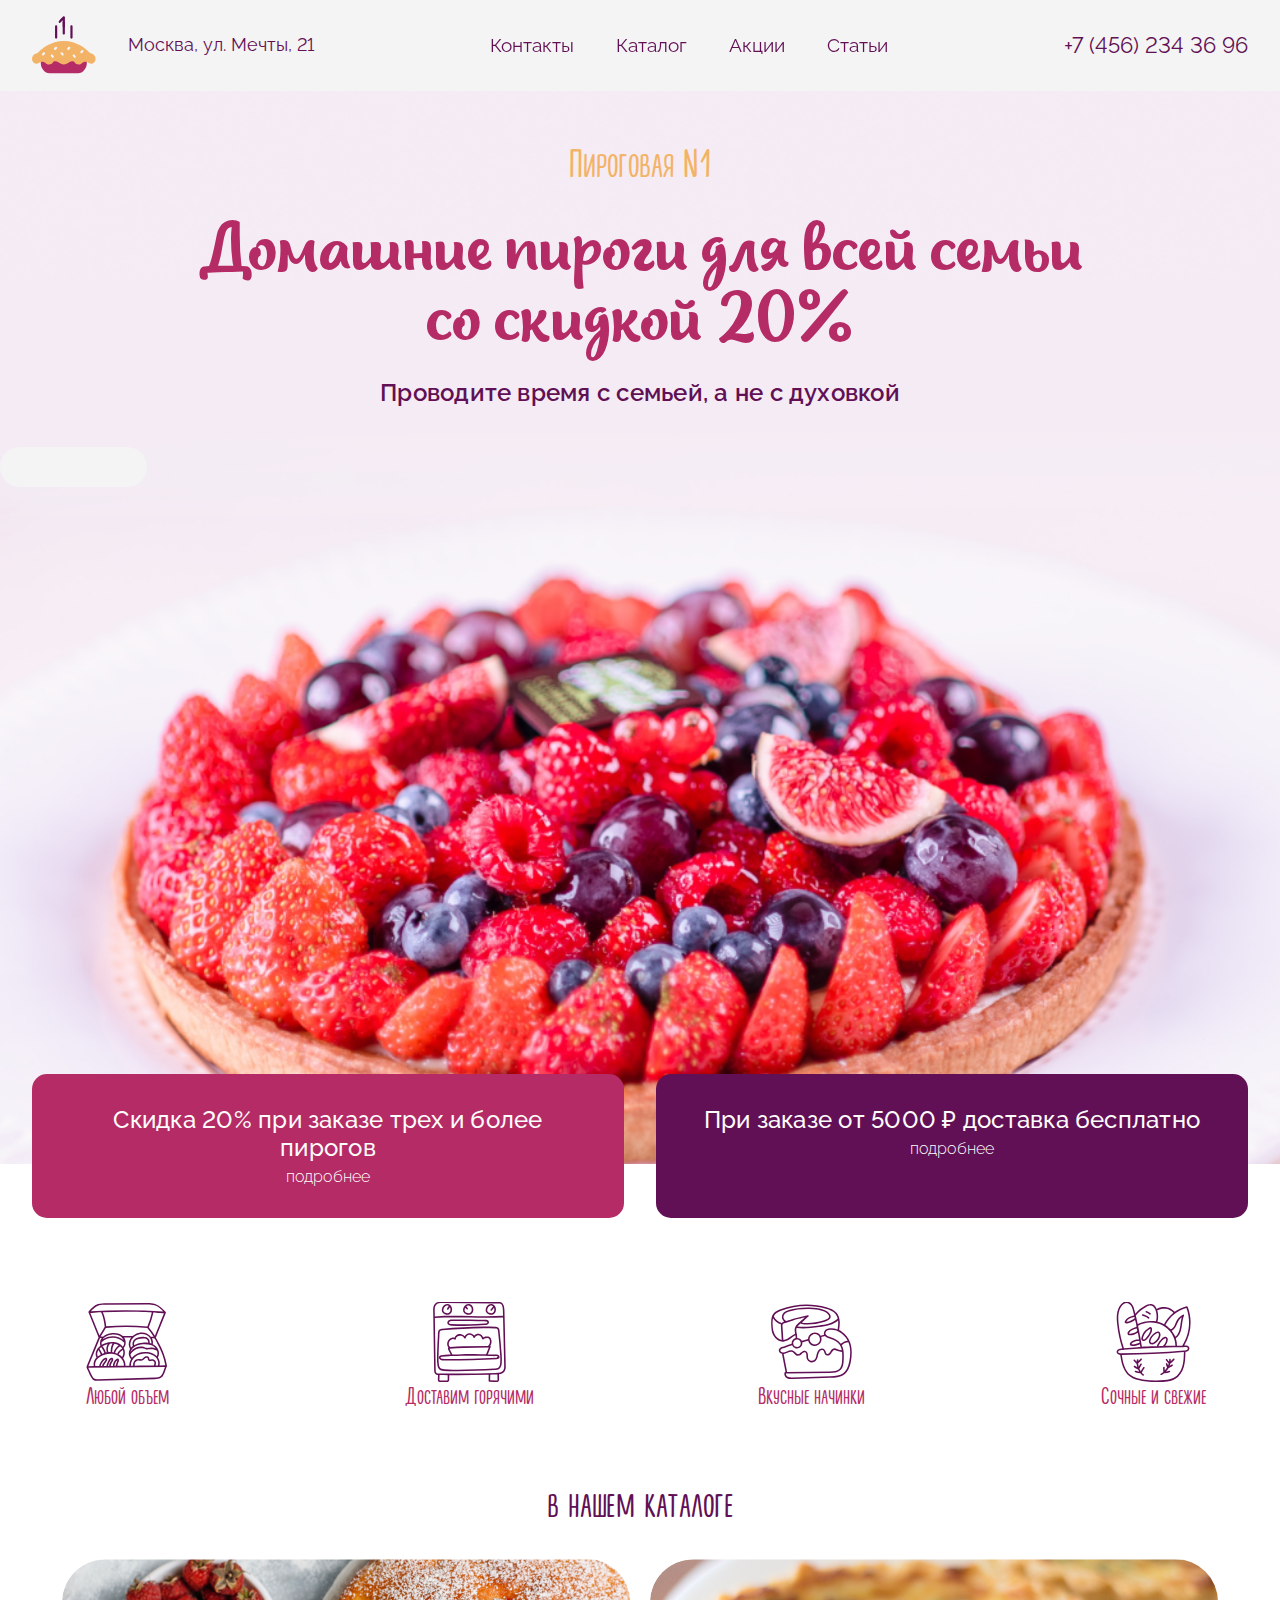
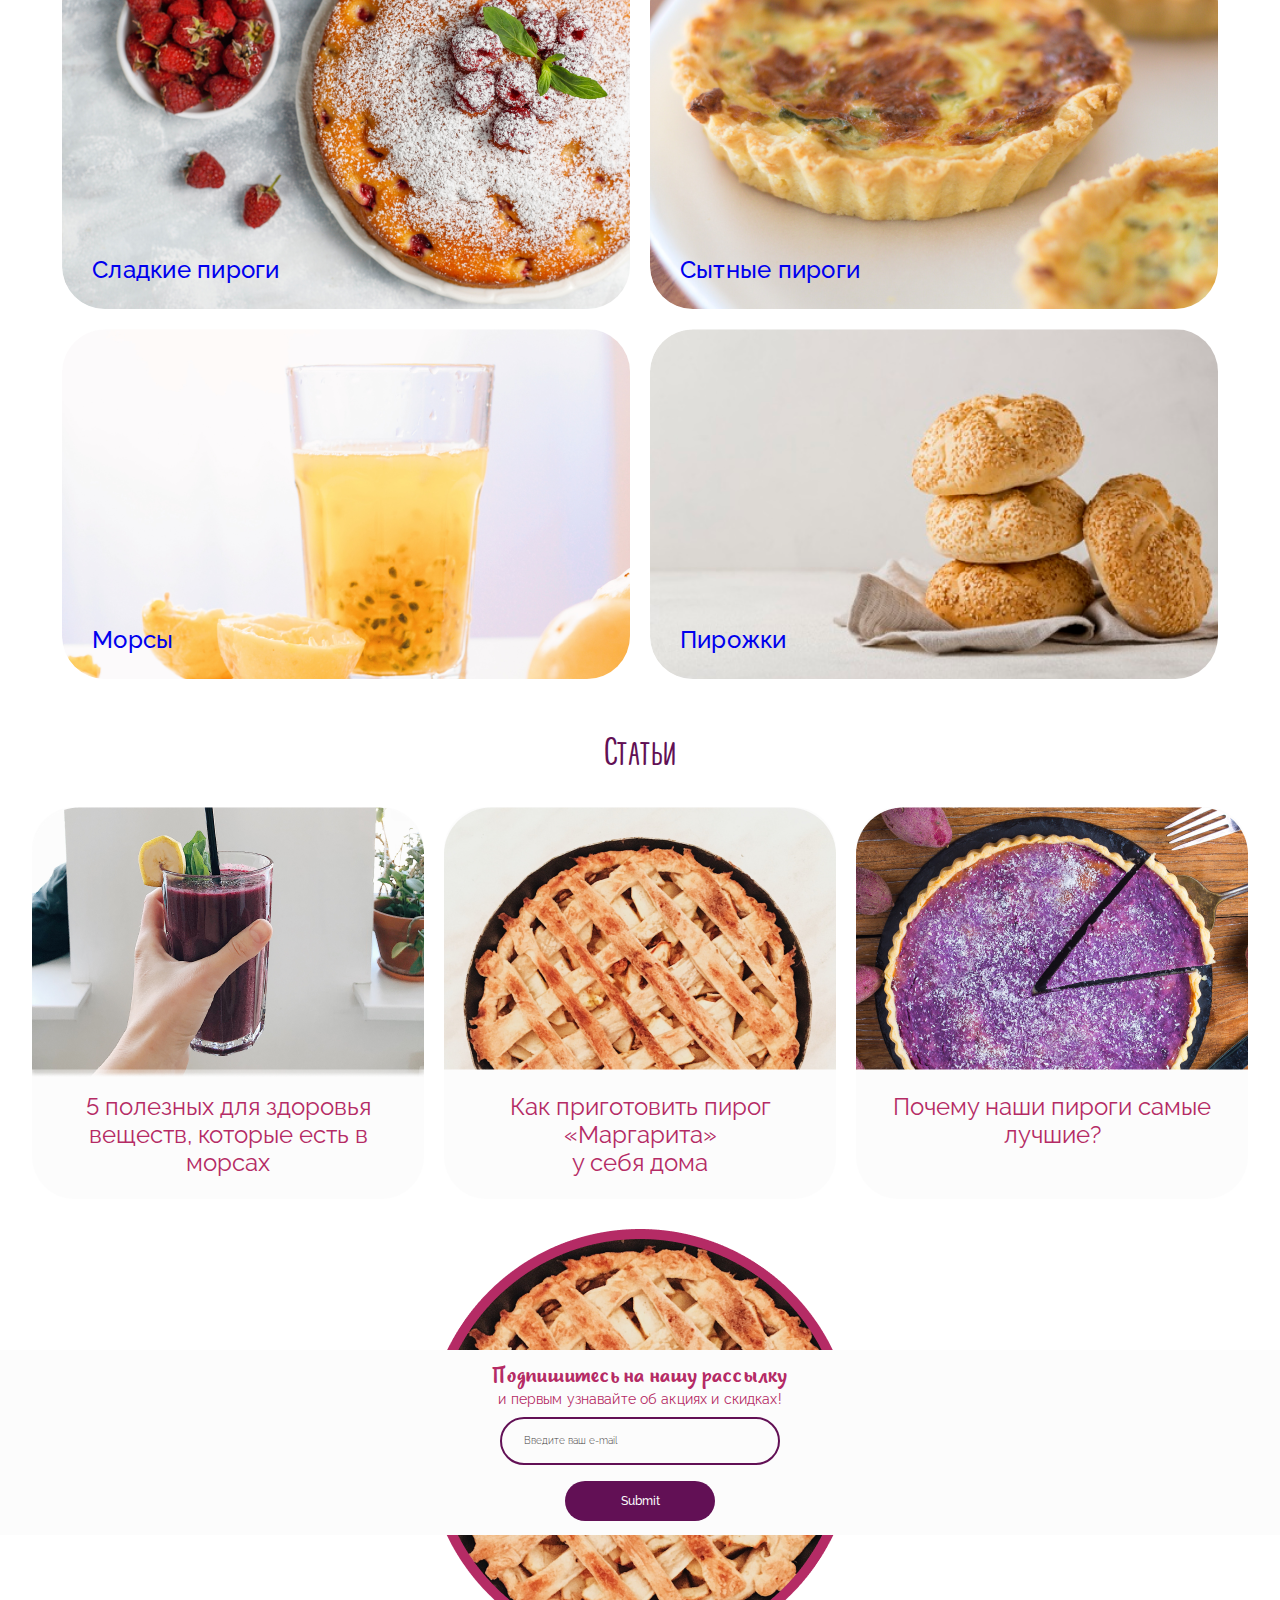
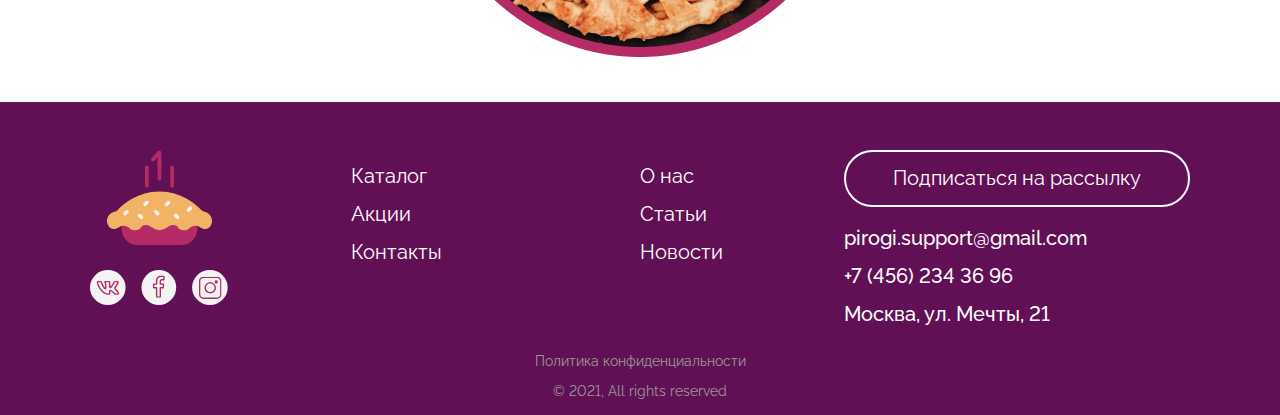
==== index.html @ 18ba5fd4 "catalog-developing" ====
<!DOCTYPE html>
<html lang="ru">

<head>
  <meta charset="UTF-8">
  <meta http-equiv="X-UA-Compatible" content="IE=edge">
  <meta name="viewport" content="width=device-width, initial-scale=1.0">
  <title>Пироговая №1</title>
  <link rel="stylesheet" href="css/normalize.min.css">
  <link rel="stylesheet" href="css/style.css">
  <link href="img/logo.svg" rel="shortcut icon" type="image/x-icon">
  <script src="components/header/js/script.js" defer></script>
</head>

<body>
  <header class="header">
    <a href="#" class="header__burger-menu-link"><img  src="components/header/img/burger-menu.svg" alt="burger-menu"></a>
    <p class="phone phone_type_laptop phone_disabled">+7 (456) 234 36 96</p>
    <a href="#" class="logo"><img src="components/header/img/logo.svg" alt="logo" class="logo"></a>
    <div class="header__burger-menu-background nav_disabled"></div>
    <nav class="nav nav_type_burger nav_disabled">           
        <ul>
          <li><a class="nav__item nav__item_type_burger" href="#">Контакты</a></li>
          <li><a class="nav__item nav__item_type_burger" href="components/catalog/catalog.html">Каталог</a></li>
          <li><a class="nav__item nav__item_type_burger" href="#">Акции</a></li>
          <li><a class="nav__item nav__item_type_burger" href="#">Статьи</a></li>
        </ul>
        <p class="nav__contacts nav__contacts_type_burger">+7 (456) 234 36 96</p>
        <p class="nav__adress nav__adress_type_burger">Москва, ул. Мечты, 21</p>
        <div class="nav__social_type_burger">
          <img class="nav__burger-social-img" src="components/header/img/vk.svg" alt="vk-social">
          <img class="nav__burger-social-img" src="components/header/img/fb.svg" alt="facebook-social">
          <img class="nav__burger-social-img" src="components/header/img/inst.svg" alt="instagram-social">
        </div>
        <a href="#"><img class="nav__burger-close-button" src="components/header/img/close-button.svg" alt="close-button"></a>
    </nav>
    <nav class="nav header__nav"> 
        <p class="header__adress">Москва, ул. Мечты, 21</p>          
        <ul class="header__menu">
          <li class="nav__item header__nav-item"><a class="header__nav-link"  href="#">Контакты</a></li>
          <li class="nav__item header__nav-item"><a class="header__nav-link"  href="components/catalog/catalog.html">Каталог</a></li>
          <li class="nav__item header__nav-item"><a class="header__nav-link"  href="#">Акции</a></li>
          <li class="nav__item header__nav-item"><a class="header__nav-link"  href="#">Статьи</a></li>
        </ul>
        <p class="phone header__phone"> +7 (456) 234 36 96 </p>
    </nav>
  </header>  

  <main>
    <article class="main-screen">
      <section class="pie-shop-adv">
        <h1 class="pie-shop-adv__header main-screen_align_text">Пироговая N1</h1>
        <h2 class="pie-shop-adv__paragraph main-screen_align_text">Домашние пироги для всей семьи<br> со скидкой 20%<br></h2>
        <h3 class="pie-shop-adv__small-paragraph main-screen_align_text">Проводите время с семьей, а не с духовкой</h3>
        <input class="button main-screen__button" type="button" value="Подробнее">
        <p class="pie-shop-adv__small-paragraph main-screen_align_text pie-shop-adv__small-paragraph_disp_none">... ммм, скоро будет вкусно</p>
      </section>
      <div class=main-screen__block></div>
      <section class="main-screen__slider">
          <a href="#" class="slider__link">
            <p class="slider__content">Скидка 20% при заказе трех и более пирогов</p>
            <p class="slider__content slider__content_more">подробнее</p>
          </a>
          <a href="#" class="slider__link-inner slider__link_disabled">
            <p class="slider__content">При заказе от 5000 &#8381 доставка бесплатно</p>
            <p class="slider__content slider__content_more">подробнее</p>
          </a>
          <a href="#"><img src="img/main-sale-slider.svg" alt="slider-button" class="slider__button-left"></a>
          <a href="#"><img src="img/main-sale-slider.svg" alt="slider-button" class="slider__button-right"></a>
      </section>

      <section class="main-screen__slider-desctop">
          <a href="#" class="slider__link">
            <p class="slider__content slider__link_type_animated">Скидка 20% при заказе трех и более пирогов</p>
            <p class="slider__content slider__content_more slider__content_type_animated-1">подробнее</p>
          </a>
          <a href="#" class="slider__link slider__link_type_bg-changed">
            <p class="slider__content slider__link_type_animated">При заказе от 5000 &#8381 доставка бесплатно</p>
            <p class="slider__content slider__content_more slider__content_type_animated-2">подробнее</p>
          </a>
      </section>
    </article>

    <section class="advantages">
      <div class="advantages__container">
        <div class="advantages__bg advantages__bg_donuts"></div>
        <p class="advantages__name">Любой объем</p>
      </div>
      <div class="advantages__container">
        <div class="advantages__bg advantages__bg_oven"></div>
        <p class="advantages__name">Доставим горячими</p>
      </div>
      <div class="advantages__container">
        <div class="advantages__bg advantages__bg_cake"></div>
        <p class="advantages__name">Вкусные начинки</p>
      </div>
      <div class="advantages__container">
        <div class="advantages__bg advantages__bg_bread"></div>
        <p class="advantages__name">Сочные и свежие</p>
      </div>
    </section>

    <section class="landing-catalog">
      <h1 class="block-header landing-catalog__block-header">в нашем каталоге</h1>
      <div class="landing-cards" >
        <a class ="landing-card landing-card_bg_sweet" href="#">
        <p class="landing-card__label">Сладкие пироги</p>
        </a>
        <a class ="landing-card landing-card_bg_fat" href="#">
        <p class="landing-card__label">Сытные пироги</p>
        </a>
        <a class ="landing-card landing-card_bg_morse" href="#">
        <p class="landing-card__label">Морсы</p>
        </a>
        <a class ="landing-card landing-card_bg_pie" href="#">
        <p class="landing-card__label">Пирожки</p>
        </a>
      </div>
    </section>

    <section class="articles">
      <h1 class="block-header articles__block-header">Статьи</h1>
      <div class="landing-cards landing-cards__articles">
        <a class ="landing-card landing-card__articles landing-card__first-article landing-card_bg_health" href="#">
          <p class="landing-card__text">5 полезных для здоровья веществ, которые есть в морсах</p>
        </a>
        <a class ="landing-card landing-card__articles
         landing-card_bg_recipe" href="#">
        <p class="landing-card__text">Как приготовить пирог «Маргарита» <br>у себя дома</p>
        </a>
        <a class ="landing-card landing-card__articles landing-card_bg_advantage
        landing-card__last-article" href="#">
        <p class="landing-card__text">Почему наши пироги самые лучшие?</p>
        </a>
      </div>
    </section>

    <div class="email-bg">
      <form action="submit" class="email-form">
          <h2 class="e-mail-form__header e-mail-form__header_font_basic">Подпишитесь на нашу рассылку</h2>
          <p class="e-mail-form__header e-mail-form__header_font_regular">и первым узнавайте об акциях и скидках!</p>
          <input class="email-form__input-text" type="text" name="e-mail" value="Введите ваш e-mail"> 
          <input class="email-form__input-button" type="submit">
      </form>
    </div>
    </main>
    
    <footer class="footer">
      <div class="footer__wrapper-mobile">
        <div class="footer__wrapper-item">
          <div class="footer__contacts">
            <h1 class="footer__contacts-item footer__contacts_header footer__contacts_mob">+7 (456) 234 36 96</h1>
            <p class="footer__contacts-item footer__contacts_mob">pirogi.support@gmail.com</p>
            <p class="footer__contacts-item footer__contacts_mob">Москва, ул. Мечты, 21</p>
          </div>
          <div class="footer__logo-social footer__wrapper-item_mob">
            <a class="footer__logo-item footer__logo-social_logo-mob" href="index.html"><img src="components/footer/img/footer-logo.svg" alt="logo"></a>
            <div class="footer__social-items footer__logo-social_social-mob">
              <a class="footer__social-item" href="#"><img class="footer__social-item" src="components/footer/img/vk-footer.svg" alt="vk-social"></a>
              <a class="footer__social-item footer__social-item_position" href="#"><img class="footer__social-item" src="components/footer/img/fb-footer.svg" alt="fb-social"></a>
              <a class="footer__social-item" href="#"><img class="footer__social-item" src="components/footer/img/inst-footer.svg" alt="vk-social"></a>
            </div>
          </div>
        </div>
        <div class="footer__wrapper-item">
          <input class="footer__input footer__wrapper-item_input-pos" type="button" value="Подписаться на рассылку">
          <nav class="footer__nav footer__wrapper-item_nav-pos">
            <ul class="footer__nav-items">
              <li class="footer__nav-item"><a class="footer__nav-link"  href="#">Каталог</a></li>
              <li class="footer__nav-item"><a class="footer__nav-link" href="#">Акции</a></li>
              <li class="footer__nav-item"><a class="footer__nav-link" href="#">Контакты</a></li>
            </ul>
            <ul class="footer__nav-items">
              <li class="footer__nav-item"><a class="footer__nav-link" href="#">О нас</a></li>
              <li class="footer__nav-item"><a class="footer__nav-link" href="#">Статьи</a></li>
              <li class="footer__nav-item"><a class="footer__nav-link" href="#">Новости</a></li>
            </ul>
          </nav>
        </div>
      </div>
      <div class="footer__wrapper-desctop">
        <div class="footer__logo-social">
          <a class="footer__logo-item footer__logo-social_logo-desc" href="index.html"><img class="footer__logo-item" src="components/footer/img/footer-logo.svg" alt="logo"></a>
          <div class="footer__social-items">
            <a class="footer__social-item" href="#"><img class="footer__social-item" src="components/footer/img/vk-footer.svg" alt="vk-social"></a>
            <a class="footer__social-item footer__social-item_position" href="#"><img class="footer__social-item" src="components/footer/img/fb-footer.svg" alt="fb-social"></a>
            <a class="footer__social-item" href="#"><img class="footer__social-item" src="components/footer/img/inst-footer.svg" alt="vk-social"></a>
          </div>
        </div>
        <nav class="footer__nav">
          <ul class="footer__nav-items">
            <li class="footer__nav-item"><a class="footer__nav-link"  href="#">Каталог</a></li>
            <li class="footer__nav-item"><a class="footer__nav-link" href="#">Акции</a></li>
            <li class="footer__nav-item"><a class="footer__nav-link" href="#">Контакты</a></li>
          </ul>
          <ul class="footer__nav-items">
            <li class="footer__nav-item"><a class="footer__nav-link" href="#">О нас</a></li>
            <li class="footer__nav-item"><a class="footer__nav-link" href="#">Статьи</a></li>
            <li class="footer__nav-item"><a class="footer__nav-link" href="#">Новости</a></li>
          </ul>
        </nav>
        <div class="footer__contacts">
          <input class="footer__input" type="button" value="Подписаться на рассылку">
          <div class = "footer__container">
            <p class="footer__contacts-item">pirogi.support@gmail.com</p>
          <h1 class="footer__contacts-item">+7 (456) 234 36 96</h1>
          <p class="footer__contacts-item">Москва, ул. Мечты, 21</p>
          </div>
        </div>
      </div>
      <div class="footer__policy">
        <p class="footer__policy-item">Политика конфиденциальности</p>
        <p class="footer__policy-item">&#169 2021, All rights reserved</p>  
      </div>
    </footer>
  </div>
</body>

</html>
---- css/style.css ----
@import url(../components/header/header.css);
@import url(../components/footer/footer.css);
@import url(../components/landing-page/landing-main-screen.css);
@import url(../components/catalog/catalog.css);

@import url('https://fonts.googleapis.com/css2?family=Oswald&family=Raleway&display=swap');

@font-face {
  font-family: "LifehackSansRegular";
  src: url("../components/fonts/LifehackSansRegular.ttf") format("truetype");
  font-style: normal;
  font-weight: normal;
}

@font-face {
  font-family: "LifehackBasicRegular";
  src: url("../components/fonts/LifehackBasicRegular.ttf") format("truetype");
  font-style: normal;
  font-weight: normal;
}

:root {
  --grey: #F4F4F4;
  --dark-grey: #999;
  --white: #FFF;
  --purple: #621055;
  --pink: #B52B65;
  --orange: #F3B366;
  --light-grey: #FCFCFC;
  --brown-grey: #443E3E;
}

* {
  box-sizing: border-box;
  margin: 0;
  padding: 0;
}

html {
  font-size: 100%;
  font-variant-numeric: lining-nums;
  font-family: 'Raleway',
    sans-serif;
  font-style: normal;
  font-weight: normal;
}

a {
  text-decoration: none;
}
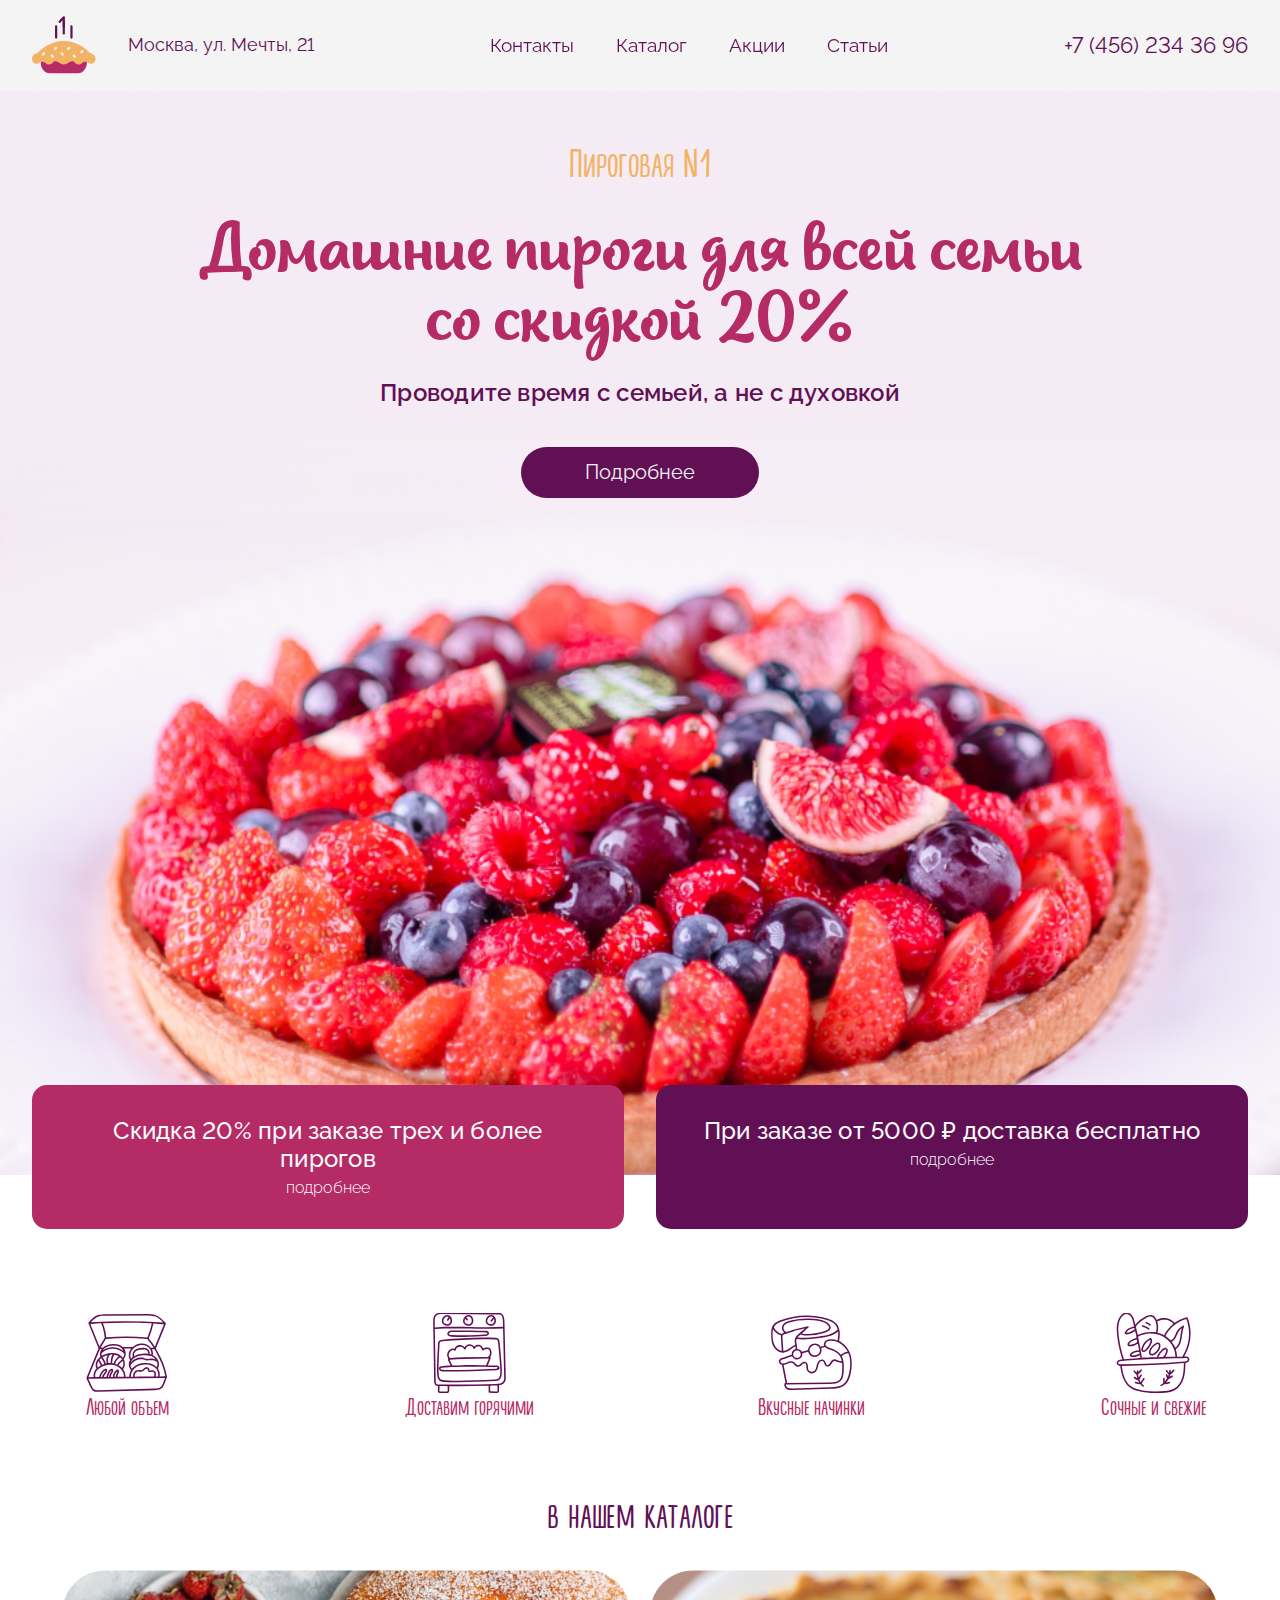
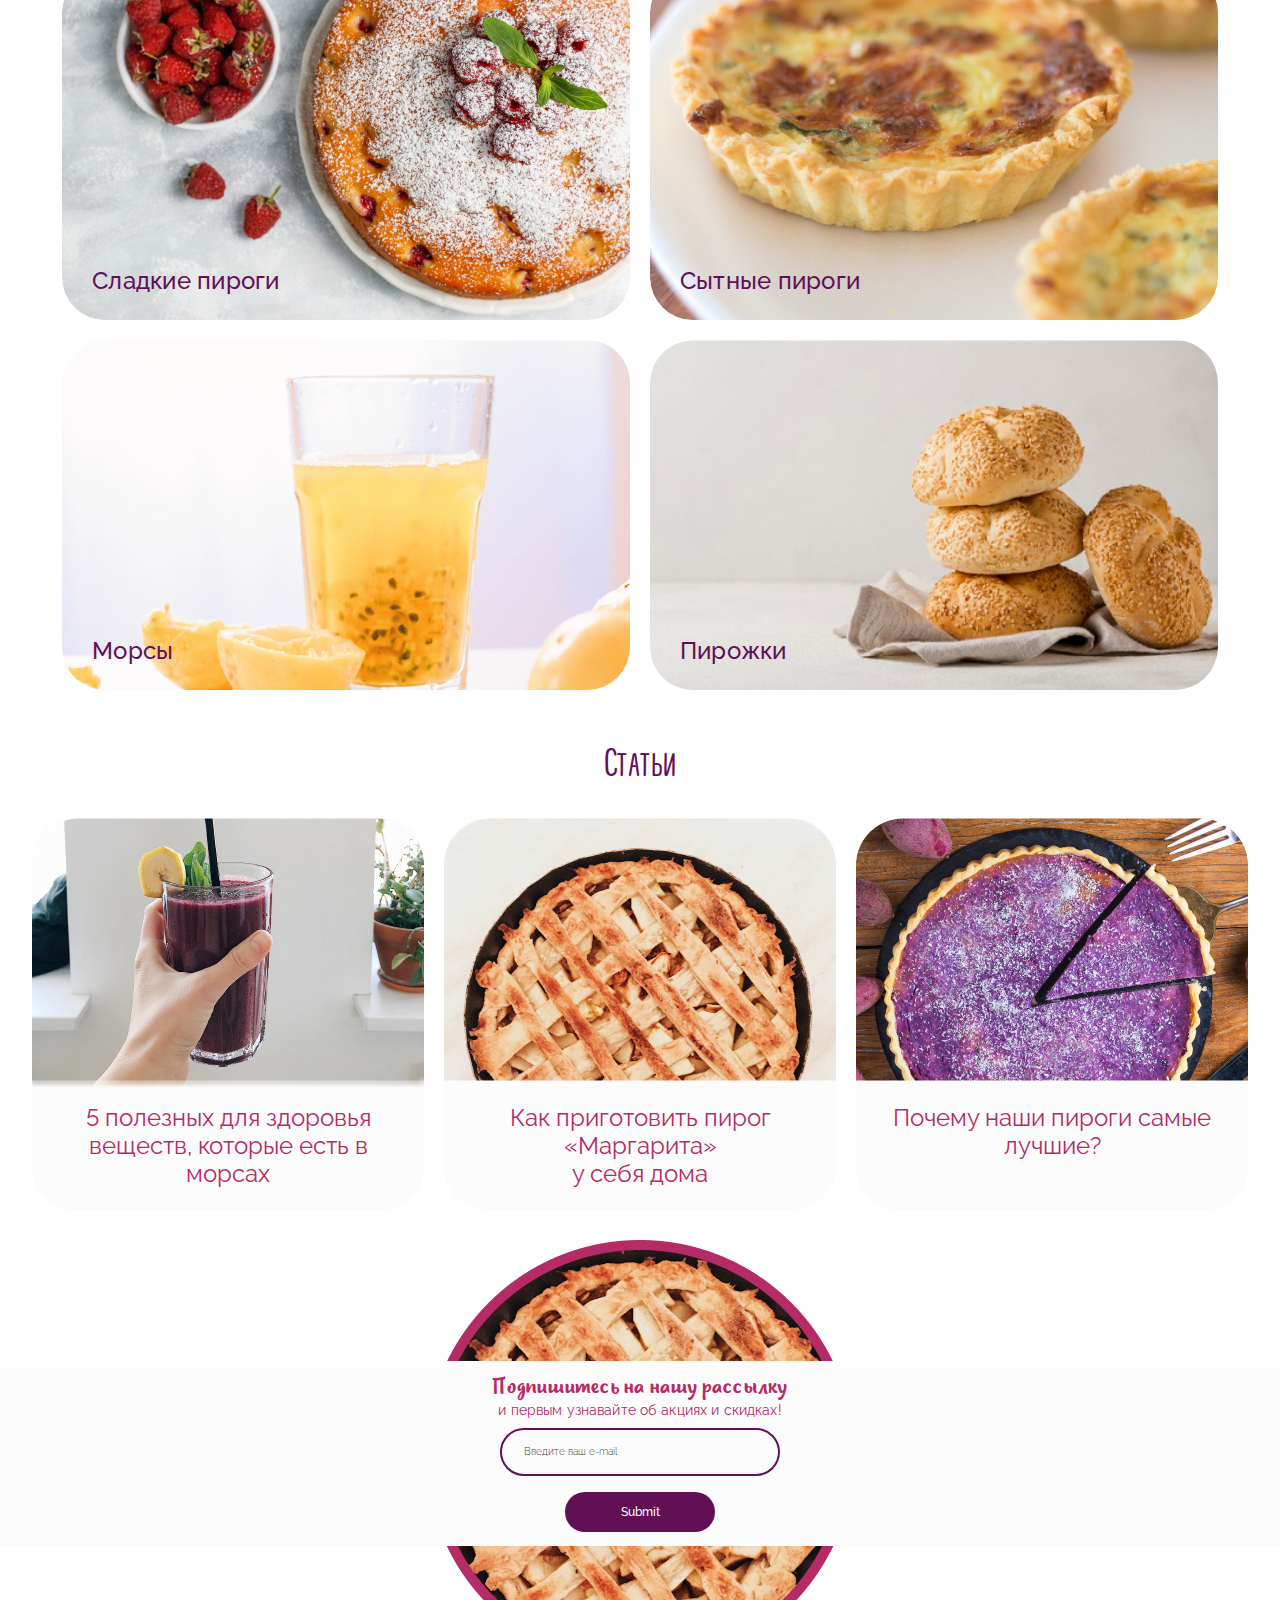
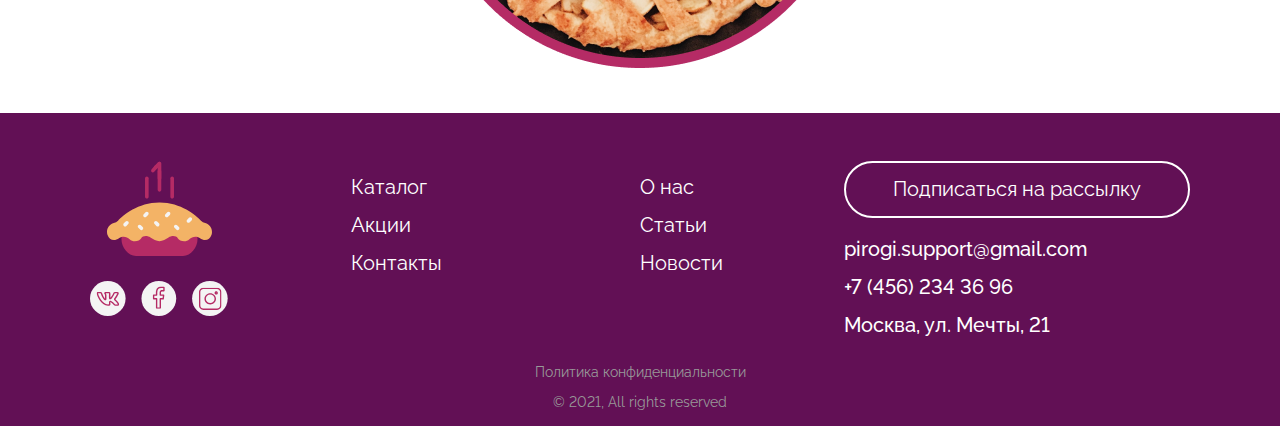
==== commit 8edaa491: "catalog-and-sales-developed-landing-page-bugfix" ====
--- a/index.html
+++ b/index.html
@@ -20,9 +20,9 @@
     <div class="header__burger-menu-background nav_disabled"></div>
     <nav class="nav nav_type_burger nav_disabled">           
         <ul>
-          <li><a class="nav__item nav__item_type_burger" href="#">Контакты</a></li>
+          <li><a class="nav__item nav__item_type_burger" href="components/contacts/contacts.html">Контакты</a></li>
           <li><a class="nav__item nav__item_type_burger" href="components/catalog/catalog.html">Каталог</a></li>
-          <li><a class="nav__item nav__item_type_burger" href="#">Акции</a></li>
+          <li><a class="nav__item nav__item_type_burger" href="components/sales/sales.html">Акции</a></li>
           <li><a class="nav__item nav__item_type_burger" href="#">Статьи</a></li>
         </ul>
         <p class="nav__contacts nav__contacts_type_burger">+7 (456) 234 36 96</p>
@@ -37,9 +37,9 @@
     <nav class="nav header__nav"> 
         <p class="header__adress">Москва, ул. Мечты, 21</p>          
         <ul class="header__menu">
-          <li class="nav__item header__nav-item"><a class="header__nav-link"  href="#">Контакты</a></li>
+          <li class="nav__item header__nav-item"><a class="header__nav-link"  href="components/contacts/contacts.html">Контакты</a></li>
           <li class="nav__item header__nav-item"><a class="header__nav-link"  href="components/catalog/catalog.html">Каталог</a></li>
-          <li class="nav__item header__nav-item"><a class="header__nav-link"  href="#">Акции</a></li>
+          <li class="nav__item header__nav-item"><a class="header__nav-link"  href="components/sales/sales.html">Акции</a></li>
           <li class="nav__item header__nav-item"><a class="header__nav-link"  href="#">Статьи</a></li>
         </ul>
         <p class="phone header__phone"> +7 (456) 234 36 96 </p>
@@ -47,6 +47,7 @@
   </header>  
 
   <main>
+  
     <article class="main-screen">
       <section class="pie-shop-adv">
         <h1 class="pie-shop-adv__header main-screen_align_text">Пироговая N1</h1>
@@ -136,11 +137,11 @@
     </section>
 
     <div class="email-bg">
-      <form action="submit" class="email-form">
-          <h2 class="e-mail-form__header e-mail-form__header_font_basic">Подпишитесь на нашу рассылку</h2>
-          <p class="e-mail-form__header e-mail-form__header_font_regular">и первым узнавайте об акциях и скидках!</p>
-          <input class="email-form__input-text" type="text" name="e-mail" value="Введите ваш e-mail"> 
-          <input class="email-form__input-button" type="submit">
+      <form action="submit" class="form">
+          <h2 class="form__header form__header_font_basic">Подпишитесь на нашу рассылку</h2>
+          <p class="form__header form__header_font_regular">и первым узнавайте об акциях и скидках!</p>
+          <input class="form__input-text" type="text" name="e-mail" value="Введите ваш e-mail"> 
+          <input class="form__input-button" type="submit">
       </form>
     </div>
     </main>
@@ -163,12 +164,12 @@
           </div>
         </div>
         <div class="footer__wrapper-item">
-          <input class="footer__input footer__wrapper-item_input-pos" type="button" value="Подписаться на рассылку">
+          <a class="footer__input footer__wrapper-item_input-pos" href="../../index.html">Подписаться на рассылку</a>
           <nav class="footer__nav footer__wrapper-item_nav-pos">
             <ul class="footer__nav-items">
-              <li class="footer__nav-item"><a class="footer__nav-link"  href="#">Каталог</a></li>
-              <li class="footer__nav-item"><a class="footer__nav-link" href="#">Акции</a></li>
-              <li class="footer__nav-item"><a class="footer__nav-link" href="#">Контакты</a></li>
+              <li class="footer__nav-item"><a class="footer__nav-link"  href="components/catalog/catalog.html">Каталог</a></li>
+              <li class="footer__nav-item"><a class="footer__nav-link" href="components/sales/sales.html">Акции</a></li>
+              <li class="footer__nav-item"><a class="footer__nav-link" href="components/contacts/contacts.html">Контакты</a></li>
             </ul>
             <ul class="footer__nav-items">
               <li class="footer__nav-item"><a class="footer__nav-link" href="#">О нас</a></li>
@@ -189,9 +190,9 @@
         </div>
         <nav class="footer__nav">
           <ul class="footer__nav-items">
-            <li class="footer__nav-item"><a class="footer__nav-link"  href="#">Каталог</a></li>
-            <li class="footer__nav-item"><a class="footer__nav-link" href="#">Акции</a></li>
-            <li class="footer__nav-item"><a class="footer__nav-link" href="#">Контакты</a></li>
+            <li class="footer__nav-item"><a class="footer__nav-link"  href="components/catalog/catalog.html">Каталог</a></li>
+            <li class="footer__nav-item"><a class="footer__nav-link" href="components/sales/sales.html">Акции</a></li>
+            <li class="footer__nav-item"><a class="footer__nav-link" href="components/contacts/contacts.html">Контакты</a></li>
           </ul>
           <ul class="footer__nav-items">
             <li class="footer__nav-item"><a class="footer__nav-link" href="#">О нас</a></li>
--- a/css/style.css
+++ b/css/style.css
@@ -1,7 +1,6 @@
-@import url(../components/header/header.css);
-@import url(../components/footer/footer.css);
 @import url(../components/landing-page/landing-main-screen.css);
 @import url(../components/catalog/catalog.css);
+@import url(../components/sales/sales.css);
 
 @import url('https://fonts.googleapis.com/css2?family=Oswald&family=Raleway&display=swap');
 
@@ -39,8 +38,7 @@
 html {
   font-size: 100%;
   font-variant-numeric: lining-nums;
-  font-family: 'Raleway',
-    sans-serif;
+  font-family: 'Raleway', sans-serif;
   font-style: normal;
   font-weight: normal;
 }
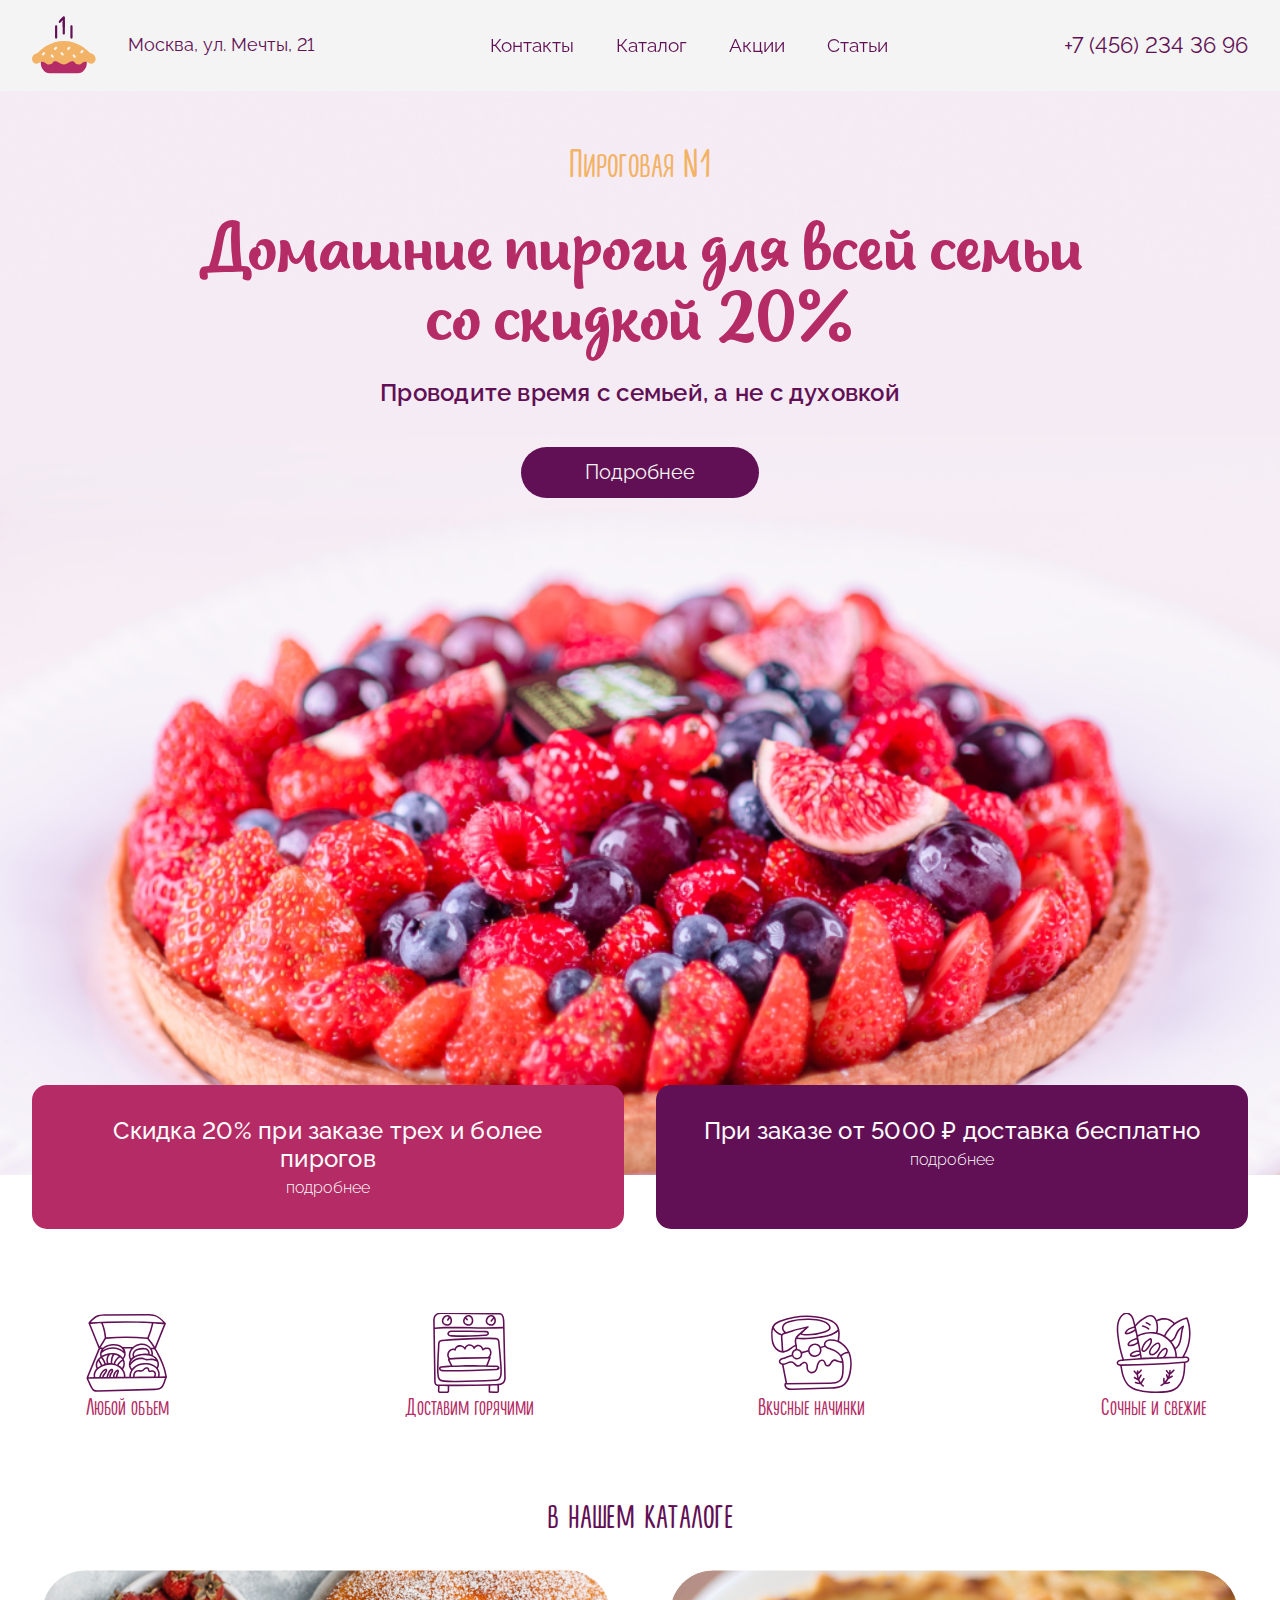
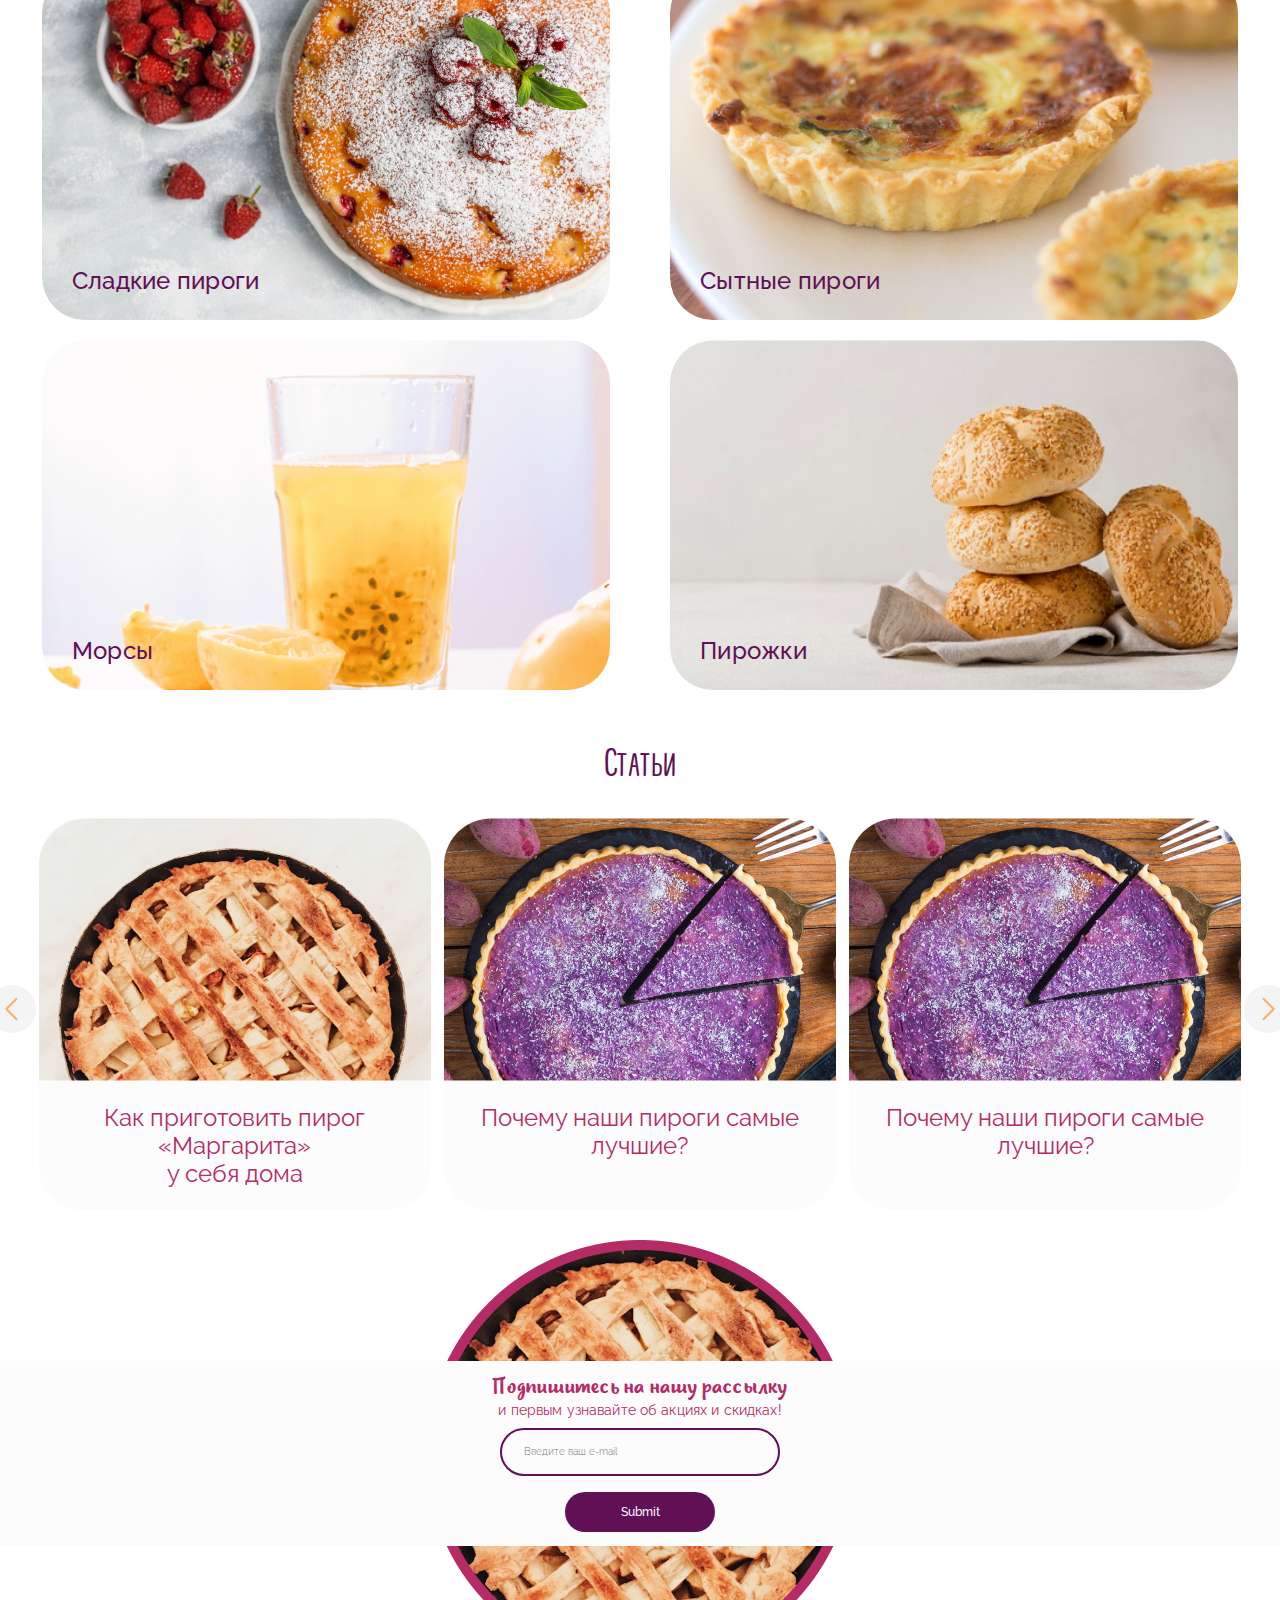
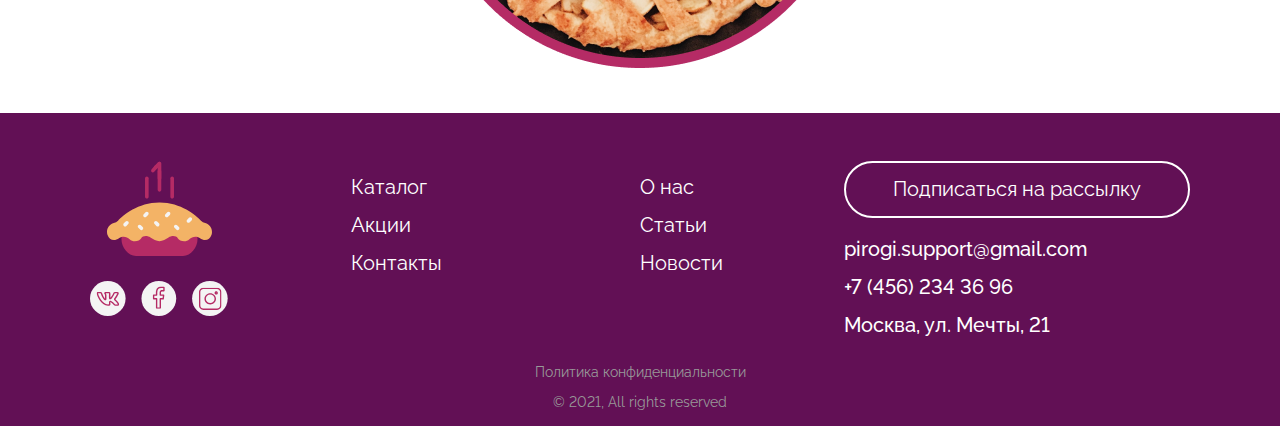
==== commit abbe7061: "sales-and-modal-dev-and-js-slider-modal-landingBtn-tabs-added" ====
--- a/index.html
+++ b/index.html
@@ -5,14 +5,18 @@
   <meta charset="UTF-8">
   <meta http-equiv="X-UA-Compatible" content="IE=edge">
   <meta name="viewport" content="width=device-width, initial-scale=1.0">
-  <title>Пироговая №1</title>
+  <title>Pie-Shop №1</title>
   <link rel="stylesheet" href="css/normalize.min.css">
   <link rel="stylesheet" href="css/style.css">
   <link href="img/logo.svg" rel="shortcut icon" type="image/x-icon">
   <script src="components/header/js/script.js" defer></script>
+  <script src="components/landing-page/smoothScroll.js" defer></script>
+  <script src="components/landing-page/slider.js" defer></script>
+  <script src="components/landing-page/article-slider.js" defer></script>
 </head>
 
 <body>
+  <a href="#" id="top"></a>
   <header class="header">
     <a href="#" class="header__burger-menu-link"><img  src="components/header/img/burger-menu.svg" alt="burger-menu"></a>
     <p class="phone phone_type_laptop phone_disabled">+7 (456) 234 36 96</p>
@@ -23,7 +27,7 @@
           <li><a class="nav__item nav__item_type_burger" href="components/contacts/contacts.html">Контакты</a></li>
           <li><a class="nav__item nav__item_type_burger" href="components/catalog/catalog.html">Каталог</a></li>
           <li><a class="nav__item nav__item_type_burger" href="components/sales/sales.html">Акции</a></li>
-          <li><a class="nav__item nav__item_type_burger" href="#">Статьи</a></li>
+          <li><a class="nav__item nav__item_type_burger" href="components/articles/articles.html">Статьи</a></li>
         </ul>
         <p class="nav__contacts nav__contacts_type_burger">+7 (456) 234 36 96</p>
         <p class="nav__adress nav__adress_type_burger">Москва, ул. Мечты, 21</p>
@@ -40,14 +44,17 @@
           <li class="nav__item header__nav-item"><a class="header__nav-link"  href="components/contacts/contacts.html">Контакты</a></li>
           <li class="nav__item header__nav-item"><a class="header__nav-link"  href="components/catalog/catalog.html">Каталог</a></li>
           <li class="nav__item header__nav-item"><a class="header__nav-link"  href="components/sales/sales.html">Акции</a></li>
-          <li class="nav__item header__nav-item"><a class="header__nav-link"  href="#">Статьи</a></li>
+          <li class="nav__item header__nav-item"><a class="header__nav-link"  href="components/articles/articles.html">Статьи</a></li>
         </ul>
         <p class="phone header__phone"> +7 (456) 234 36 96 </p>
     </nav>
   </header>  
 
+  <a href="#top" class="scroll-btn">
+    <p class="scroll-btn__arrow">&#8648;</p>
+  </a>
+
   <main>
-  
     <article class="main-screen">
       <section class="pie-shop-adv">
         <h1 class="pie-shop-adv__header main-screen_align_text">Пироговая N1</h1>
@@ -58,16 +65,19 @@
       </section>
       <div class=main-screen__block></div>
       <section class="main-screen__slider">
-          <a href="#" class="slider__link">
-            <p class="slider__content">Скидка 20% при заказе трех и более пирогов</p>
-            <p class="slider__content slider__content_more">подробнее</p>
-          </a>
-          <a href="#" class="slider__link-inner slider__link_disabled">
-            <p class="slider__content">При заказе от 5000 &#8381 доставка бесплатно</p>
-            <p class="slider__content slider__content_more">подробнее</p>
-          </a>
-          <a href="#"><img src="img/main-sale-slider.svg" alt="slider-button" class="slider__button-left"></a>
-          <a href="#"><img src="img/main-sale-slider.svg" alt="slider-button" class="slider__button-right"></a>
+        <a href="#" class="slider__link">
+          <p class="slider__content">Скидка 20% при заказе трех и более пирогов</p>
+          <p class="slider__content slider__content_more">подробнее</p>
+        </a>
+        <a href="#" class="slider__link-inner slider__link_disabled">
+          <p class="slider__content">При заказе от 5000 &#8381 доставка бесплатно</p>
+          <p class="slider__content slider__content_more">подробнее</p>
+        </a>
+        <div class="slider-btns slider__btns-container">
+          <a href="#" class="slider-btns__link "><img src="img/main-sale-slider.svg" alt="slider-button" class="slider__button-left"></a>
+          <a href="#" class="slider-btns__link"><img src="img/main-sale-slider.svg" alt="slider-button" class="slider-btns__btn slider__button-right"></a>
+        </div>
+        
       </section>
 
       <section class="main-screen__slider-desctop">
@@ -127,12 +137,22 @@
         </a>
         <a class ="landing-card landing-card__articles
          landing-card_bg_recipe" href="#">
-        <p class="landing-card__text">Как приготовить пирог «Маргарита» <br>у себя дома</p>
+          <p class="landing-card__text">Как приготовить пирог «Маргарита» <br>у себя дома</p>
+        </a>
+        <a class ="landing-card landing-card__articles landing-card_bg_advantage
+        landing-card__last-article " href="#">
+          <p class="landing-card__text">Почему наши пироги самые лучшие?</p>
         </a>
         <a class ="landing-card landing-card__articles landing-card_bg_advantage
         landing-card__last-article" href="#">
-        <p class="landing-card__text">Почему наши пироги самые лучшие?</p>
-        </a>
+          <p class="landing-card__text">Почему наши пироги самые лучшие?</p>
+        </a>
+      </div>
+      <div class="article__slider-container">
+        <div class="article__slider-btns">
+          <a href="#" class="article__btns-link "><img src="img/main-sale-slider.svg" alt="slider-button" class="article__slider-btn"></a>
+          <a href="#" class="slider-btns__link"><img src="img/main-sale-slider.svg" alt="slider-button" class="article__slider-btn slider__button-right article__button-right"></a>
+        </div>
       </div>
     </section>
 
@@ -140,7 +160,7 @@
       <form action="submit" class="form">
           <h2 class="form__header form__header_font_basic">Подпишитесь на нашу рассылку</h2>
           <p class="form__header form__header_font_regular">и первым узнавайте об акциях и скидках!</p>
-          <input class="form__input-text" type="text" name="e-mail" value="Введите ваш e-mail"> 
+          <input class="form__input-text" type="text" name="e-mail" placeholder="Введите ваш e-mail"> 
           <input class="form__input-button" type="submit">
       </form>
     </div>
@@ -173,8 +193,8 @@
             </ul>
             <ul class="footer__nav-items">
               <li class="footer__nav-item"><a class="footer__nav-link" href="#">О нас</a></li>
-              <li class="footer__nav-item"><a class="footer__nav-link" href="#">Статьи</a></li>
-              <li class="footer__nav-item"><a class="footer__nav-link" href="#">Новости</a></li>
+              <li class="footer__nav-item"><a class="footer__nav-link" href="components/articles/articles.html">Статьи</a></li>
+              <li class="footer__nav-item"><a class="footer__nav-link" href="components/articles/articles.html">Новости</a></li>
             </ul>
           </nav>
         </div>
@@ -196,8 +216,8 @@
           </ul>
           <ul class="footer__nav-items">
             <li class="footer__nav-item"><a class="footer__nav-link" href="#">О нас</a></li>
-            <li class="footer__nav-item"><a class="footer__nav-link" href="#">Статьи</a></li>
-            <li class="footer__nav-item"><a class="footer__nav-link" href="#">Новости</a></li>
+            <li class="footer__nav-item"><a class="footer__nav-link" href="components/articles/articles.html">Статьи</a></li>
+            <li class="footer__nav-item"><a class="footer__nav-link" href="components/articles/articles.html">Новости</a></li>
           </ul>
         </nav>
         <div class="footer__contacts">
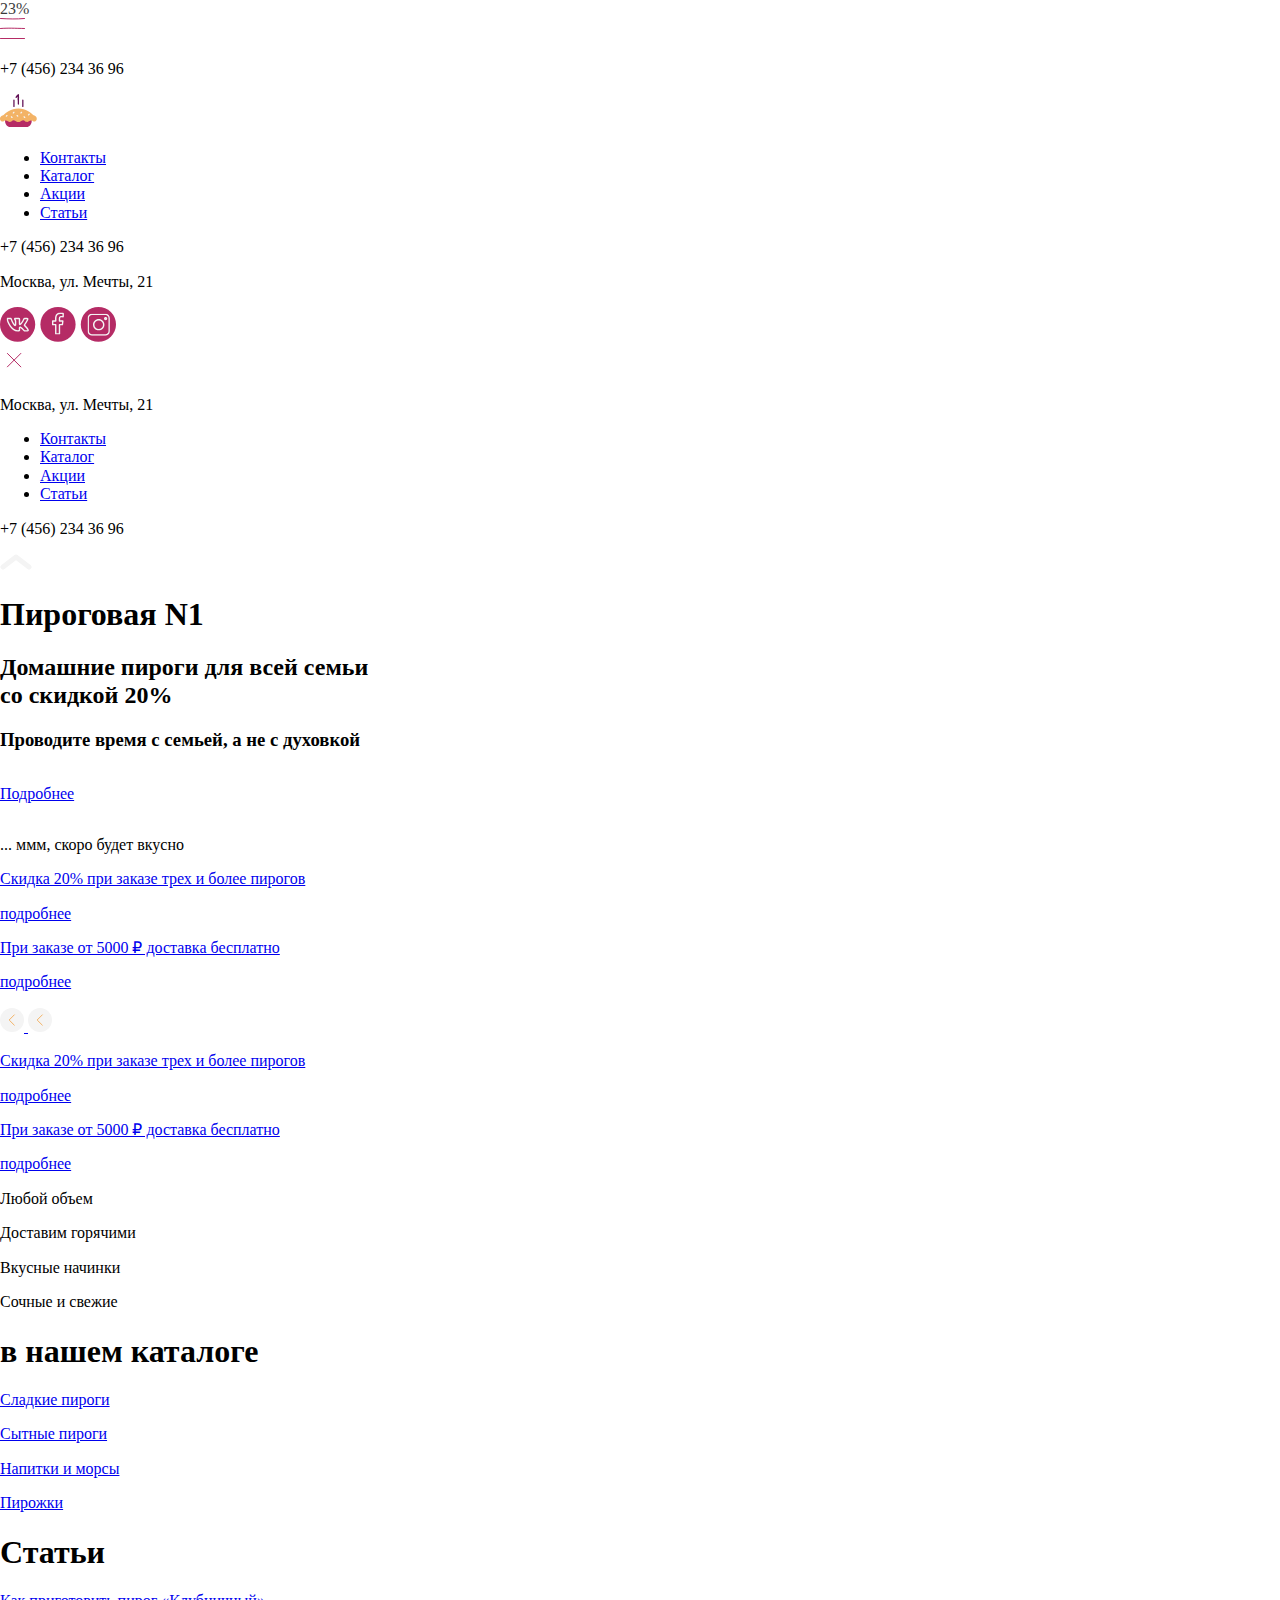
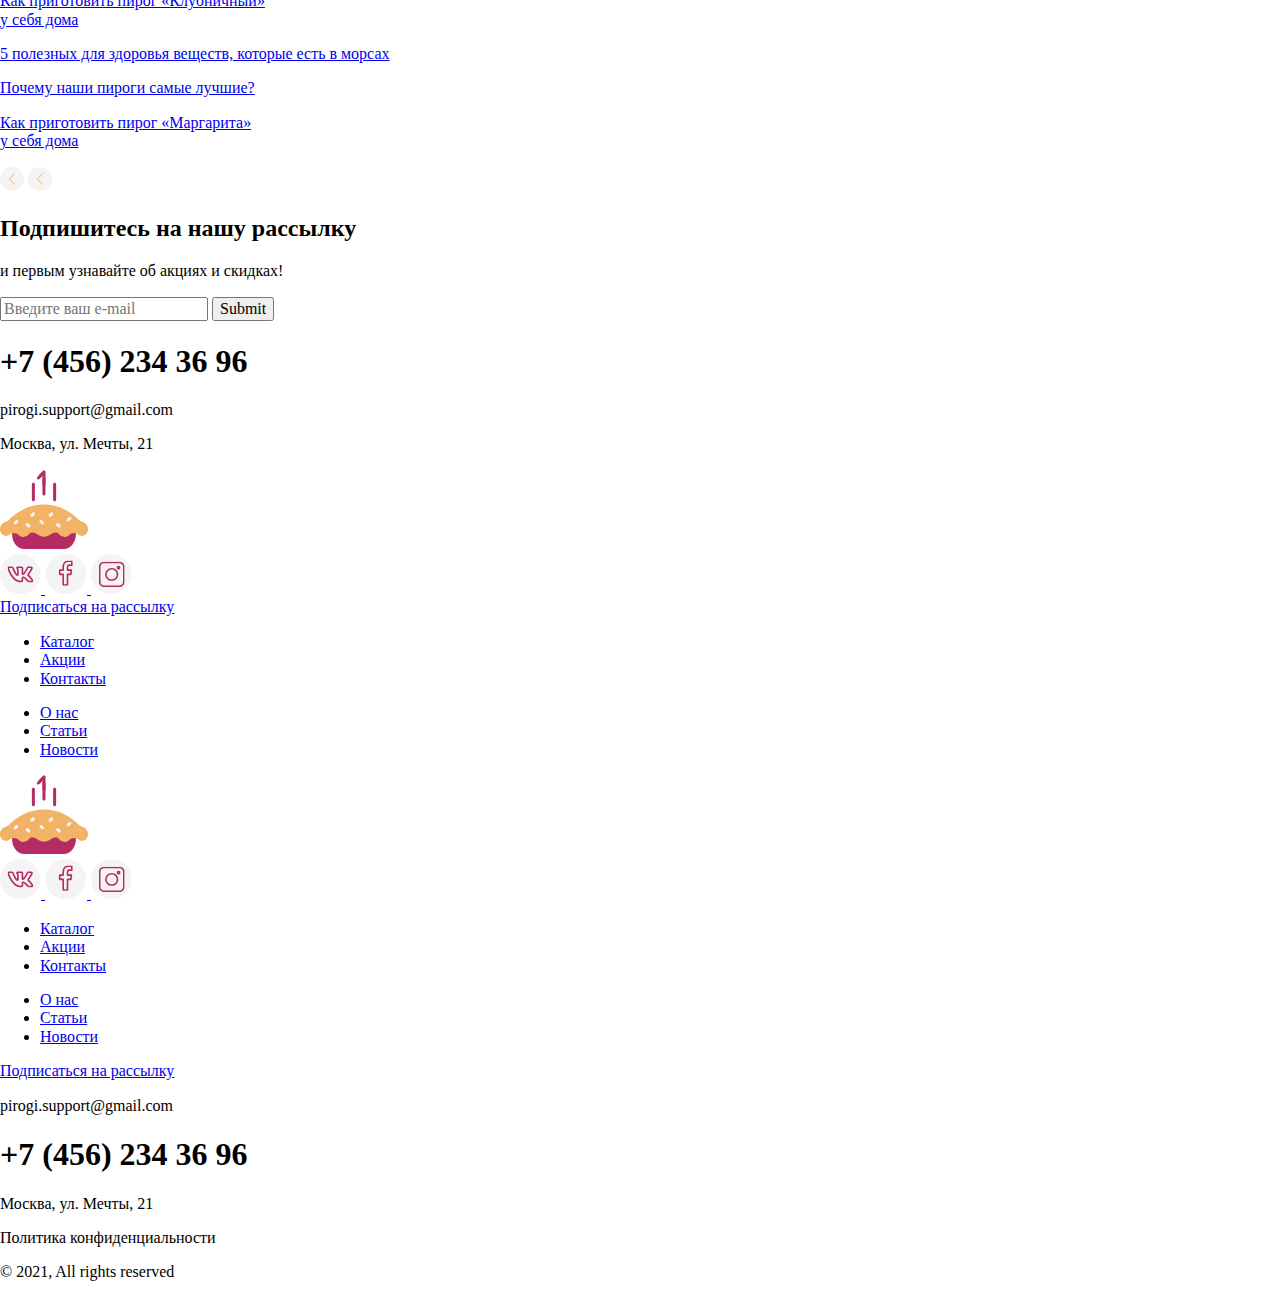
==== commit a05885f0: "bugfix-and-animations-added" ====
--- a/index.html
+++ b/index.html
@@ -6,9 +6,11 @@
   <meta http-equiv="X-UA-Compatible" content="IE=edge">
   <meta name="viewport" content="width=device-width, initial-scale=1.0">
   <title>Pie-Shop №1</title>
-  <link rel="stylesheet" href="css/normalize.min.css">
-  <link rel="stylesheet" href="css/style.css">
-  <link href="img/logo.svg" rel="shortcut icon" type="image/x-icon">
+  <link rel="stylesheet" href="normalize.css">
+  <link href="favicon/logo.svg" rel="shortcut icon" type="image/x-icon">
+  <link rel="manifest" href="manifest/manifest.json">
+  <link rel="stylesheet" href="../PieShop-Baichuk/style.css">
+  <script src="components/landing-page/loading.js" defer></script>
   <script src="components/header/js/script.js" defer></script>
   <script src="components/landing-page/smoothScroll.js" defer></script>
   <script src="components/landing-page/slider.js" defer></script>
@@ -16,27 +18,35 @@
 </head>
 
 <body>
-  <a href="#" id="top"></a>
+<div class="landing-page-wrapper">
+  <a href="#" id="top" class="top-scroll-checkpoint"></a>
+  
+  <div class="content-loading">
+    <section class="bg"></section>
+    <div class="loading-text">0%</div>
+  </div>
+  
+
   <header class="header">
     <a href="#" class="header__burger-menu-link"><img  src="components/header/img/burger-menu.svg" alt="burger-menu"></a>
     <p class="phone phone_type_laptop phone_disabled">+7 (456) 234 36 96</p>
     <a href="#" class="logo"><img src="components/header/img/logo.svg" alt="logo" class="logo"></a>
     <div class="header__burger-menu-background nav_disabled"></div>
     <nav class="nav nav_type_burger nav_disabled">           
-        <ul>
-          <li><a class="nav__item nav__item_type_burger" href="components/contacts/contacts.html">Контакты</a></li>
-          <li><a class="nav__item nav__item_type_burger" href="components/catalog/catalog.html">Каталог</a></li>
-          <li><a class="nav__item nav__item_type_burger" href="components/sales/sales.html">Акции</a></li>
-          <li><a class="nav__item nav__item_type_burger" href="components/articles/articles.html">Статьи</a></li>
-        </ul>
-        <p class="nav__contacts nav__contacts_type_burger">+7 (456) 234 36 96</p>
-        <p class="nav__adress nav__adress_type_burger">Москва, ул. Мечты, 21</p>
-        <div class="nav__social_type_burger">
-          <img class="nav__burger-social-img" src="components/header/img/vk.svg" alt="vk-social">
-          <img class="nav__burger-social-img" src="components/header/img/fb.svg" alt="facebook-social">
-          <img class="nav__burger-social-img" src="components/header/img/inst.svg" alt="instagram-social">
-        </div>
-        <a href="#"><img class="nav__burger-close-button" src="components/header/img/close-button.svg" alt="close-button"></a>
+      <ul>
+        <li><a class="nav__item nav__item_type_burger" href="components/contacts/contacts.html">Контакты</a></li>
+        <li><a class="nav__item nav__item_type_burger" href="components/catalog/catalog.html">Каталог</a></li>
+        <li><a class="nav__item nav__item_type_burger" href="components/sales/sales.html">Акции</a></li>
+        <li><a class="nav__item nav__item_type_burger" href="components/articles/articles.html">Статьи</a></li>
+      </ul>
+      <p class="nav__contacts nav__contacts_type_burger">+7 (456) 234 36 96</p>
+      <p class="nav__adress nav__adress_type_burger">Москва, ул. Мечты, 21</p>
+      <div class="nav__social_type_burger">
+        <img class="nav__burger-social-img" src="components/header/img/vk.svg" alt="vk-social">
+        <img class="nav__burger-social-img" src="components/header/img/fb.svg" alt="facebook-social">
+        <img class="nav__burger-social-img" src="components/header/img/inst.svg" alt="instagram-social">
+      </div>
+      <a href="#"><img class="nav__burger-close-button" src="components/header/img/close-button.svg" alt="close-button"></a>
     </nav>
     <nav class="nav header__nav"> 
         <p class="header__adress">Москва, ул. Мечты, 21</p>          
@@ -50,48 +60,50 @@
     </nav>
   </header>  
 
-  <a href="#top" class="scroll-btn">
-    <p class="scroll-btn__arrow">&#8648;</p>
+  <a id="scroll-top-btn" href="#top" class="scroll-btn">
+    <p class="scroll-btn__arrow"><img class="scroll-btn__arrow" src="components/landing-page/img/top-arrow.svg" alt=""> </p>
   </a>
-
+<!-- &#11014; -->
   <main>
     <article class="main-screen">
       <section class="pie-shop-adv">
         <h1 class="pie-shop-adv__header main-screen_align_text">Пироговая N1</h1>
         <h2 class="pie-shop-adv__paragraph main-screen_align_text">Домашние пироги для всей семьи<br> со скидкой 20%<br></h2>
         <h3 class="pie-shop-adv__small-paragraph main-screen_align_text">Проводите время с семьей, а не с духовкой</h3>
-        <input class="button main-screen__button" type="button" value="Подробнее">
+        <a class="button main-screen__button" href="components/catalog/catalog.html" type="button"><p class="main-screen__btn-text">Подробнее</p></a>
         <p class="pie-shop-adv__small-paragraph main-screen_align_text pie-shop-adv__small-paragraph_disp_none">... ммм, скоро будет вкусно</p>
       </section>
       <div class=main-screen__block></div>
       <section class="main-screen__slider">
-        <a href="#" class="slider__link">
+        <a href="components/sales/sales.html" class="slider__link">
           <p class="slider__content">Скидка 20% при заказе трех и более пирогов</p>
           <p class="slider__content slider__content_more">подробнее</p>
         </a>
-        <a href="#" class="slider__link-inner slider__link_disabled">
+        <a href="components/sales/sales.html" class="slider__link-inner slider__link_disabled">
           <p class="slider__content">При заказе от 5000 &#8381 доставка бесплатно</p>
           <p class="slider__content slider__content_more">подробнее</p>
         </a>
-        <div class="slider-btns slider__btns-container">
-          <a href="#" class="slider-btns__link "><img src="img/main-sale-slider.svg" alt="slider-button" class="slider__button-left"></a>
-          <a href="#" class="slider-btns__link"><img src="img/main-sale-slider.svg" alt="slider-button" class="slider-btns__btn slider__button-right"></a>
-        </div>
-        
       </section>
-
+      <div class="slider__btns-wrapper"><div class="slider-btns slider__btns-container">
+          <a href="#" class="slider-btns__link ">
+            <img src="components/landing-page/img/main-sale-slider.svg" alt="slider-button" class="slider-btns__btn slider__button-left">
+          </a>
+          <a href="#" class="slider-btns__link">
+            <img src="components/landing-page/img/main-sale-slider.svg" alt="slider-button" class="slider-btns__btn slider__button-right">
+          </a>
+        </div></div>
+       
       <section class="main-screen__slider-desctop">
-          <a href="#" class="slider__link">
-            <p class="slider__content slider__link_type_animated">Скидка 20% при заказе трех и более пирогов</p>
-            <p class="slider__content slider__content_more slider__content_type_animated-1">подробнее</p>
-          </a>
-          <a href="#" class="slider__link slider__link_type_bg-changed">
-            <p class="slider__content slider__link_type_animated">При заказе от 5000 &#8381 доставка бесплатно</p>
-            <p class="slider__content slider__content_more slider__content_type_animated-2">подробнее</p>
-          </a>
+        <a href="components/sales/sales.html" class="slider__link">
+          <p class="slider__content slider__link_type_animated">Скидка 20% при заказе трех и более пирогов</p>
+          <p class="slider__content slider__content_more slider__content_type_anim">подробнее</p>
+        </a>
+        <a href="components/sales/sales.html" class="slider__link slider__link_type_bg-changed">
+          <p class="slider__content slider__link_type_animated">При заказе от 5000 &#8381 доставка бесплатно</p>
+          <p class="slider__content slider__content_more slider__content_type_anim">подробнее</p>
+        </a>
       </section>
     </article>
-
     <section class="advantages">
       <div class="advantages__container">
         <div class="advantages__bg advantages__bg_donuts"></div>
@@ -110,53 +122,56 @@
         <p class="advantages__name">Сочные и свежие</p>
       </div>
     </section>
-
     <section class="landing-catalog">
       <h1 class="block-header landing-catalog__block-header">в нашем каталоге</h1>
       <div class="landing-cards" >
-        <a class ="landing-card landing-card_bg_sweet" href="#">
-        <p class="landing-card__label">Сладкие пироги</p>
-        </a>
-        <a class ="landing-card landing-card_bg_fat" href="#">
-        <p class="landing-card__label">Сытные пироги</p>
-        </a>
-        <a class ="landing-card landing-card_bg_morse" href="#">
-        <p class="landing-card__label">Морсы</p>
-        </a>
-        <a class ="landing-card landing-card_bg_pie" href="#">
-        <p class="landing-card__label">Пирожки</p>
+        <a class ="landing-card landing-card_bg_sweet" href="components/catalog/catalog.html">
+          <p class="landing-card__label">Сладкие пироги</p>
+        </a>
+        <a class ="landing-card landing-card_bg_fat" href="components/catalog/catalog.html">
+          <p class="landing-card__label">Сытные пироги</p>
+        </a>
+        <a class ="landing-card landing-card_bg_morse" href="components/catalog/catalog.html">
+          <p class="landing-card__label">Напитки и морсы</p>
+        </a>
+        <a class ="landing-card landing-card_bg_pie" href="components/catalog/catalog.html">
+          <p class="landing-card__label">Пирожки</p>
         </a>
       </div>
     </section>
-
+    
     <section class="articles">
       <h1 class="block-header articles__block-header">Статьи</h1>
-      <div class="landing-cards landing-cards__articles">
-        <a class ="landing-card landing-card__articles landing-card__first-article landing-card_bg_health" href="#">
-          <p class="landing-card__text">5 полезных для здоровья веществ, которые есть в морсах</p>
-        </a>
-        <a class ="landing-card landing-card__articles
-         landing-card_bg_recipe" href="#">
-          <p class="landing-card__text">Как приготовить пирог «Маргарита» <br>у себя дома</p>
-        </a>
-        <a class ="landing-card landing-card__articles landing-card_bg_advantage
-        landing-card__last-article " href="#">
-          <p class="landing-card__text">Почему наши пироги самые лучшие?</p>
-        </a>
-        <a class ="landing-card landing-card__articles landing-card_bg_advantage
-        landing-card__last-article" href="#">
-          <p class="landing-card__text">Почему наши пироги самые лучшие?</p>
-        </a>
+      <div class="articles__wrapper">
+        <div class="articles__carousel">
+          <div id="imgs" class="landing-cards landing-cards__articles">
+            <a class ="landing-card landing-card__articles
+            landing-card_bg_strawberry" href="#">
+              <p class="landing-card__text">Как приготовить пирог «Клубничный» <br>у себя дома</p>
+            </a>
+            <a class ="landing-card landing-card__articles landing-card__first-article landing-card_bg_health" href="#">
+              <p class="landing-card__text">5 полезных для здоровья веществ, которые есть в морсах</p>
+            </a>
+            <a class ="landing-card landing-card__articles landing-card_bg_advantage
+            landing-card__last-article " href="#">
+              <p class="landing-card__text">Почему наши пироги самые лучшие?</p>
+            </a>
+            <a class ="landing-card landing-card__articles landing-card_bg_recipe
+            landing-card__last-article" href="#">
+              <p class="landing-card__text">Как приготовить пирог «Маргарита» <br>у себя дома</p>
+            </a>
+          </div>
+        </div>
       </div>
       <div class="article__slider-container">
         <div class="article__slider-btns">
-          <a href="#" class="article__btns-link "><img src="img/main-sale-slider.svg" alt="slider-button" class="article__slider-btn"></a>
-          <a href="#" class="slider-btns__link"><img src="img/main-sale-slider.svg" alt="slider-button" class="article__slider-btn slider__button-right article__button-right"></a>
+          <img id = "left" src="components/landing-page/img/main-sale-slider.svg" alt="slider-button"  class="article__slider-btn">
+          <img id = "right" src="components/landing-page/img/main-sale-slider.svg" alt="slider-button"  class="article__slider-btn slider__button-right article__button-right">
         </div>
       </div>
     </section>
-
-    <div class="email-bg">
+    
+    <div id="e-mail" class="email-bg">
       <form action="submit" class="form">
           <h2 class="form__header form__header_font_basic">Подпишитесь на нашу рассылку</h2>
           <p class="form__header form__header_font_regular">и первым узнавайте об акциях и скидках!</p>
@@ -164,77 +179,115 @@
           <input class="form__input-button" type="submit">
       </form>
     </div>
-    </main>
+  </main>
     
-    <footer class="footer">
-      <div class="footer__wrapper-mobile">
-        <div class="footer__wrapper-item">
-          <div class="footer__contacts">
-            <h1 class="footer__contacts-item footer__contacts_header footer__contacts_mob">+7 (456) 234 36 96</h1>
-            <p class="footer__contacts-item footer__contacts_mob">pirogi.support@gmail.com</p>
-            <p class="footer__contacts-item footer__contacts_mob">Москва, ул. Мечты, 21</p>
+  <footer class="footer">
+    <div class="footer__wrapper-mobile">
+      <div class="footer__wrapper-item">
+        <div class="footer__contacts">
+          <h1 class="footer__contacts-item footer__contacts_header footer__contacts_mob">+7 (456) 234 36 96</h1>
+          <p class="footer__contacts-item footer__contacts_mob">pirogi.support@gmail.com</p>
+          <p class="footer__contacts-item footer__contacts_mob">Москва, ул. Мечты, 21</p>
+        </div>
+        <div class="footer__logo-social footer__wrapper-item_mob">
+          <a class="footer__logo-item footer__logo-social_logo-mob" href="index.html">
+            <img src="components/footer/img/footer-logo.svg" alt="logo">
+          </a>
+          <div class="footer__social-items footer__logo-social_social-mob">
+            <a class="footer__social-item" href="#">
+              <img class="footer__social-item" src="components/footer/img/vk-footer.svg" alt="vk-social">
+            </a>
+            <a class="footer__social-item footer__social-item_position" href="#">
+              <img class="footer__social-item" src="components/footer/img/fb-footer.svg" alt="fb-social">
+            </a>
+            <a class="footer__social-item" href="#">
+              <img class="footer__social-item" src="components/footer/img/inst-footer.svg" alt="vk-social">
+            </a>
           </div>
-          <div class="footer__logo-social footer__wrapper-item_mob">
-            <a class="footer__logo-item footer__logo-social_logo-mob" href="index.html"><img src="components/footer/img/footer-logo.svg" alt="logo"></a>
-            <div class="footer__social-items footer__logo-social_social-mob">
-              <a class="footer__social-item" href="#"><img class="footer__social-item" src="components/footer/img/vk-footer.svg" alt="vk-social"></a>
-              <a class="footer__social-item footer__social-item_position" href="#"><img class="footer__social-item" src="components/footer/img/fb-footer.svg" alt="fb-social"></a>
-              <a class="footer__social-item" href="#"><img class="footer__social-item" src="components/footer/img/inst-footer.svg" alt="vk-social"></a>
-            </div>
-          </div>
-        </div>
-        <div class="footer__wrapper-item">
-          <a class="footer__input footer__wrapper-item_input-pos" href="../../index.html">Подписаться на рассылку</a>
-          <nav class="footer__nav footer__wrapper-item_nav-pos">
-            <ul class="footer__nav-items">
-              <li class="footer__nav-item"><a class="footer__nav-link"  href="components/catalog/catalog.html">Каталог</a></li>
-              <li class="footer__nav-item"><a class="footer__nav-link" href="components/sales/sales.html">Акции</a></li>
-              <li class="footer__nav-item"><a class="footer__nav-link" href="components/contacts/contacts.html">Контакты</a></li>
-            </ul>
-            <ul class="footer__nav-items">
-              <li class="footer__nav-item"><a class="footer__nav-link" href="#">О нас</a></li>
-              <li class="footer__nav-item"><a class="footer__nav-link" href="components/articles/articles.html">Статьи</a></li>
-              <li class="footer__nav-item"><a class="footer__nav-link" href="components/articles/articles.html">Новости</a></li>
-            </ul>
-          </nav>
-        </div>
-      </div>
-      <div class="footer__wrapper-desctop">
-        <div class="footer__logo-social">
-          <a class="footer__logo-item footer__logo-social_logo-desc" href="index.html"><img class="footer__logo-item" src="components/footer/img/footer-logo.svg" alt="logo"></a>
-          <div class="footer__social-items">
-            <a class="footer__social-item" href="#"><img class="footer__social-item" src="components/footer/img/vk-footer.svg" alt="vk-social"></a>
-            <a class="footer__social-item footer__social-item_position" href="#"><img class="footer__social-item" src="components/footer/img/fb-footer.svg" alt="fb-social"></a>
-            <a class="footer__social-item" href="#"><img class="footer__social-item" src="components/footer/img/inst-footer.svg" alt="vk-social"></a>
-          </div>
-        </div>
-        <nav class="footer__nav">
+        </div>
+      </div>
+      <div class="footer__wrapper-item">
+        <a class="footer__input footer__wrapper-item_input-pos" href="#e-mail">Подписаться на рассылку</a>
+        <nav class="footer__nav footer__wrapper-item_nav-pos">
           <ul class="footer__nav-items">
-            <li class="footer__nav-item"><a class="footer__nav-link"  href="components/catalog/catalog.html">Каталог</a></li>
-            <li class="footer__nav-item"><a class="footer__nav-link" href="components/sales/sales.html">Акции</a></li>
-            <li class="footer__nav-item"><a class="footer__nav-link" href="components/contacts/contacts.html">Контакты</a></li>
+            <li class="footer__nav-item">
+              <a class="footer__nav-link"  href="components/catalog/catalog.html">Каталог</a>
+            </li>
+            <li class="footer__nav-item">
+              <a class="footer__nav-link" href="components/sales/sales.html">Акции</a>
+            </li>
+            <li class="footer__nav-item">
+              <a class="footer__nav-link" href="components/contacts/contacts.html">Контакты</a>
+            </li>
           </ul>
           <ul class="footer__nav-items">
-            <li class="footer__nav-item"><a class="footer__nav-link" href="#">О нас</a></li>
-            <li class="footer__nav-item"><a class="footer__nav-link" href="components/articles/articles.html">Статьи</a></li>
-            <li class="footer__nav-item"><a class="footer__nav-link" href="components/articles/articles.html">Новости</a></li>
+            <li class="footer__nav-item">
+              <a class="footer__nav-link" href="#">О нас</a>
+            </li>
+            <li class="footer__nav-item">
+              <a class="footer__nav-link" href="components/articles/articles.html">Статьи</a>
+            </li>
+            <li class="footer__nav-item">
+              <a class="footer__nav-link" href="components/articles/articles.html">Новости</a>
+            </li>
           </ul>
         </nav>
-        <div class="footer__contacts">
-          <input class="footer__input" type="button" value="Подписаться на рассылку">
-          <div class = "footer__container">
-            <p class="footer__contacts-item">pirogi.support@gmail.com</p>
+      </div>
+    </div>
+    <div class="footer__wrapper-desctop">
+      <div class="footer__logo-social">
+        <a class="footer__logo-item footer__logo-social_logo-desc" href="index.html"><img class="footer__logo-item" src="components/footer/img/footer-logo.svg" alt="logo"></a>
+        <div class="footer__social-items">
+          <a class="footer__social-item" href="#">
+            <img class="footer__social-item" src="components/footer/img/vk-footer.svg" alt="vk-social">
+          </a>
+          <a class="footer__social-item footer__social-item_position" href="#">
+            <img class="footer__social-item" src="components/footer/img/fb-footer.svg" alt="fb-social">
+          </a>
+          <a class="footer__social-item" href="#">
+            <img class="footer__social-item" src="components/footer/img/inst-footer.svg" alt="vk-social">
+          </a>
+      </div>
+      </div>
+      <nav class="footer__nav">
+        <ul class="footer__nav-items">
+          <li class="footer__nav-item">
+            <a class="footer__nav-link"  href="components/catalog/catalog.html">Каталог</a>
+          </li>
+          <li class="footer__nav-item">
+            <a class="footer__nav-link" href="components/sales/sales.html">Акции</a>
+          </li>
+          <li class="footer__nav-item">
+            <a class="footer__nav-link" href="components/contacts/contacts.html">Контакты</a>
+          </li>
+        </ul>
+        <ul class="footer__nav-items">
+          <li class="footer__nav-item">
+            <a class="footer__nav-link" href="#">О нас</a>
+          </li>
+          <li class="footer__nav-item">
+            <a class="footer__nav-link" href="components/articles/articles.html">Статьи</a>
+          </li>
+          <li class="footer__nav-item">
+            <a class="footer__nav-link" href="components/articles/articles.html">Новости</a>
+          </li>
+        </ul>
+      </nav>
+      <div class="footer__contacts">
+        <a class="footer__input" href="#e-mail">Подписаться на рассылку</a>
+        <div class = "footer__container">
+          <p class="footer__contacts-item">pirogi.support@gmail.com</p>
           <h1 class="footer__contacts-item">+7 (456) 234 36 96</h1>
           <p class="footer__contacts-item">Москва, ул. Мечты, 21</p>
-          </div>
-        </div>
-      </div>
-      <div class="footer__policy">
-        <p class="footer__policy-item">Политика конфиденциальности</p>
-        <p class="footer__policy-item">&#169 2021, All rights reserved</p>  
-      </div>
-    </footer>
-  </div>
+        </div>
+      </div>
+    </div>
+    <div class="footer__policy">
+      <p class="footer__policy-item">Политика конфиденциальности</p>
+      <p class="footer__policy-item">&#169 2021, All rights reserved</p>  
+    </div>
+  </footer>
+</div>
 </body>
 
 </html>
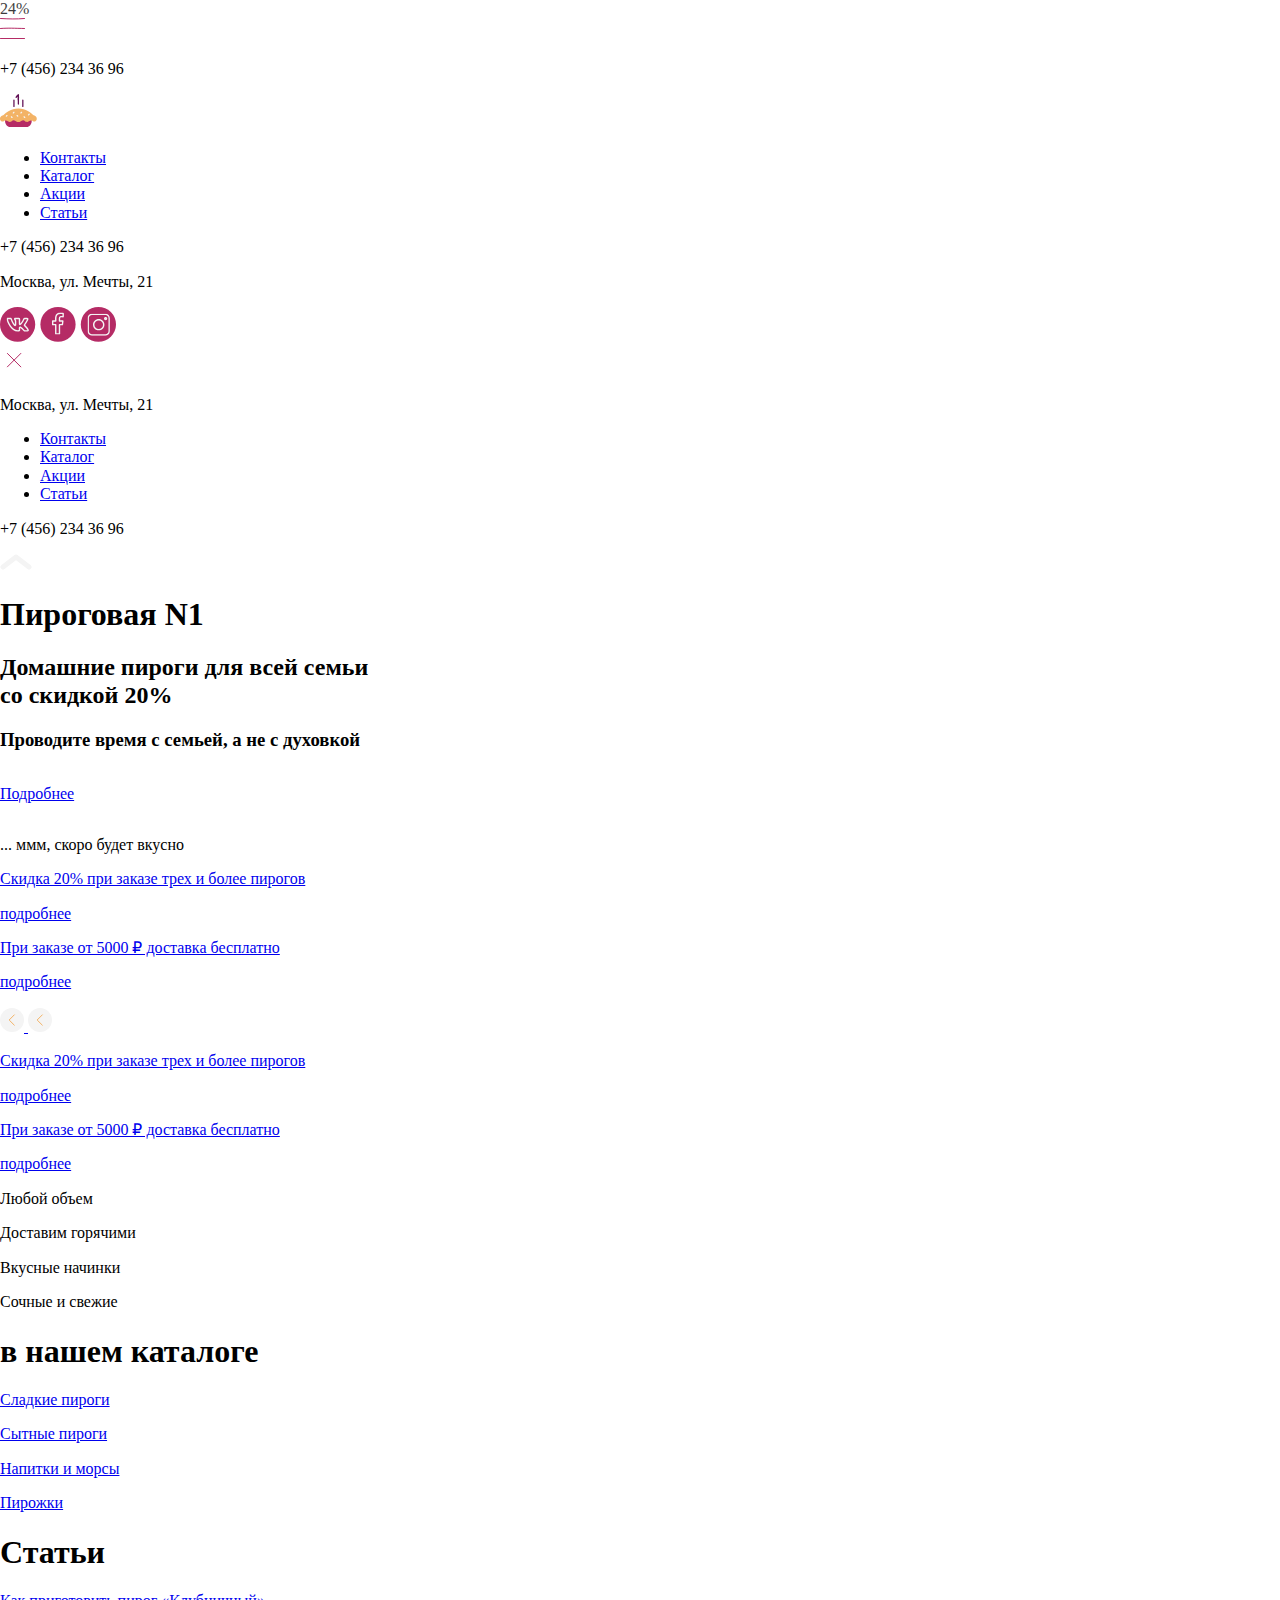
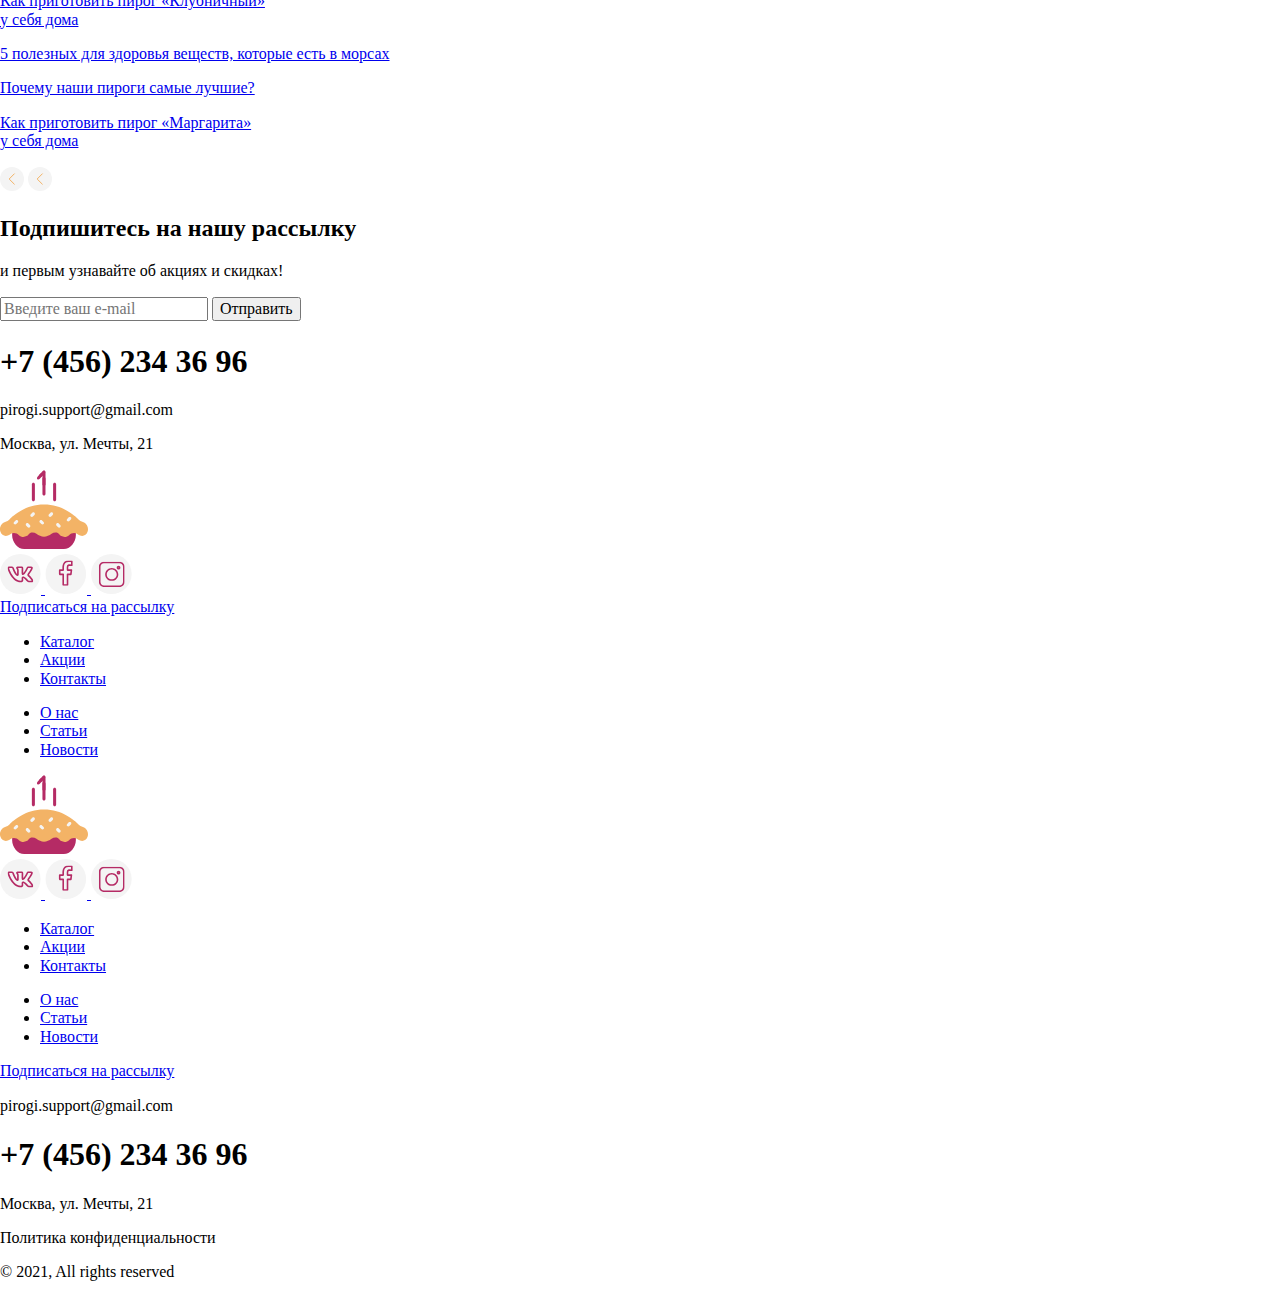
==== commit ffd53be2: "title-added-bugfix" ====
--- a/index.html
+++ b/index.html
@@ -15,11 +15,12 @@
   <script src="components/landing-page/smoothScroll.js" defer></script>
   <script src="components/landing-page/slider.js" defer></script>
   <script src="components/landing-page/article-slider.js" defer></script>
+  <script src="components/landing-page/emailForm.js" defer></script>
 </head>
 
 <body>
 <div class="landing-page-wrapper">
-  <a href="#" id="top" class="top-scroll-checkpoint"></a>
+  <a href="#" id="top" class="top-scroll-checkpoint" title="top-scroll"></a>
   
   <div class="content-loading">
     <section class="bg"></section>
@@ -28,16 +29,16 @@
   
 
   <header class="header">
-    <a href="#" class="header__burger-menu-link"><img  src="components/header/img/burger-menu.svg" alt="burger-menu"></a>
+    <a href="#" class="header__burger-menu-link" title="open menu"><img  src="components/header/img/burger-menu.svg" alt="burger-menu"></a>
     <p class="phone phone_type_laptop phone_disabled">+7 (456) 234 36 96</p>
-    <a href="#" class="logo"><img src="components/header/img/logo.svg" alt="logo" class="logo"></a>
+    <a href="#" class="logo" tabindex="1"><img src="components/header/img/logo.svg" alt="logo" class="logo" title="logo"></a>
     <div class="header__burger-menu-background nav_disabled"></div>
     <nav class="nav nav_type_burger nav_disabled">           
       <ul>
-        <li><a class="nav__item nav__item_type_burger" href="components/contacts/contacts.html">Контакты</a></li>
-        <li><a class="nav__item nav__item_type_burger" href="components/catalog/catalog.html">Каталог</a></li>
-        <li><a class="nav__item nav__item_type_burger" href="components/sales/sales.html">Акции</a></li>
-        <li><a class="nav__item nav__item_type_burger" href="components/articles/articles.html">Статьи</a></li>
+        <li><a class="nav__item nav__item_type_burger" href="components/contacts/contacts.html" title="contacts">Контакты</a></li>
+        <li><a class="nav__item nav__item_type_burger" href="components/catalog/catalog.html" title="catalog">Каталог</a></li>
+        <li><a class="nav__item nav__item_type_burger" href="components/sales/sales.html" title="sales">Акции</a></li>
+        <li><a class="nav__item nav__item_type_burger" href="components/articles/articles.html" title="articles">Статьи</a></li>
       </ul>
       <p class="nav__contacts nav__contacts_type_burger">+7 (456) 234 36 96</p>
       <p class="nav__adress nav__adress_type_burger">Москва, ул. Мечты, 21</p>
@@ -46,22 +47,22 @@
         <img class="nav__burger-social-img" src="components/header/img/fb.svg" alt="facebook-social">
         <img class="nav__burger-social-img" src="components/header/img/inst.svg" alt="instagram-social">
       </div>
-      <a href="#"><img class="nav__burger-close-button" src="components/header/img/close-button.svg" alt="close-button"></a>
+      <a href="#"><img class="nav__burger-close-button" src="components/header/img/close-button.svg" alt="close-button" title="close menu"></a>
     </nav>
     <nav class="nav header__nav"> 
         <p class="header__adress">Москва, ул. Мечты, 21</p>          
         <ul class="header__menu">
-          <li class="nav__item header__nav-item"><a class="header__nav-link"  href="components/contacts/contacts.html">Контакты</a></li>
-          <li class="nav__item header__nav-item"><a class="header__nav-link"  href="components/catalog/catalog.html">Каталог</a></li>
-          <li class="nav__item header__nav-item"><a class="header__nav-link"  href="components/sales/sales.html">Акции</a></li>
-          <li class="nav__item header__nav-item"><a class="header__nav-link"  href="components/articles/articles.html">Статьи</a></li>
+          <li class="nav__item header__nav-item"><a class="header__nav-link"  href="components/contacts/contacts.html" tabindex="2" title="contacts">Контакты</a></li>
+          <li class="nav__item header__nav-item"><a class="header__nav-link"  href="components/catalog/catalog.html" tabindex="3" title="catalog">Каталог</a></li>
+          <li class="nav__item header__nav-item"><a class="header__nav-link"  href="components/sales/sales.html" tabindex="4" title="sales">Акции</a></li>
+          <li class="nav__item header__nav-item"><a class="header__nav-link"  href="components/articles/articles.html" tabindex="5" title="articles">Статьи</a></li>
         </ul>
         <p class="phone header__phone"> +7 (456) 234 36 96 </p>
     </nav>
   </header>  
 
-  <a id="scroll-top-btn" href="#top" class="scroll-btn">
-    <p class="scroll-btn__arrow"><img class="scroll-btn__arrow" src="components/landing-page/img/top-arrow.svg" alt=""> </p>
+  <a id="scroll-top-btn" href="#top" class="scroll-btn" tabindex="0" title="scroll button">
+    <p class="scroll-btn__arrow"><img class="scroll-btn__arrow" src="components/landing-page/img/top-arrow.svg" alt="scroll-button"> </p>
   </a>
 <!-- &#11014; -->
   <main>
@@ -70,36 +71,36 @@
         <h1 class="pie-shop-adv__header main-screen_align_text">Пироговая N1</h1>
         <h2 class="pie-shop-adv__paragraph main-screen_align_text">Домашние пироги для всей семьи<br> со скидкой 20%<br></h2>
         <h3 class="pie-shop-adv__small-paragraph main-screen_align_text">Проводите время с семьей, а не с духовкой</h3>
-        <a class="button main-screen__button" href="components/catalog/catalog.html" type="button"><p class="main-screen__btn-text">Подробнее</p></a>
+        <a class="button main-screen__button tab" href="components/catalog/catalog.html" type="button" tabindex="6" title="show catalog"><p class="main-screen__btn-text">Подробнее</p></a>
         <p class="pie-shop-adv__small-paragraph main-screen_align_text pie-shop-adv__small-paragraph_disp_none">... ммм, скоро будет вкусно</p>
       </section>
       <div class=main-screen__block></div>
       <section class="main-screen__slider">
-        <a href="components/sales/sales.html" class="slider__link">
+        <a href="components/sales/sales.html" class="slider__link" title="show sales">
           <p class="slider__content">Скидка 20% при заказе трех и более пирогов</p>
           <p class="slider__content slider__content_more">подробнее</p>
         </a>
-        <a href="components/sales/sales.html" class="slider__link-inner slider__link_disabled">
-          <p class="slider__content">При заказе от 5000 &#8381 доставка бесплатно</p>
+        <a href="components/sales/sales.html" class="slider__link-inner slider__link_disabled" title="show sales">
+          <p class="slider__content">При заказе от 5000 &#8381; доставка бесплатно</p>
           <p class="slider__content slider__content_more">подробнее</p>
         </a>
       </section>
       <div class="slider__btns-wrapper"><div class="slider-btns slider__btns-container">
-          <a href="#" class="slider-btns__link ">
+          <a href="#" class="slider-btns__link" title="prev. slide">
             <img src="components/landing-page/img/main-sale-slider.svg" alt="slider-button" class="slider-btns__btn slider__button-left">
           </a>
-          <a href="#" class="slider-btns__link">
+          <a href="#" class="slider-btns__link" title="next slide">
             <img src="components/landing-page/img/main-sale-slider.svg" alt="slider-button" class="slider-btns__btn slider__button-right">
           </a>
         </div></div>
        
       <section class="main-screen__slider-desctop">
-        <a href="components/sales/sales.html" class="slider__link">
+        <a href="components/sales/sales.html" class="slider__link" tabindex="7" title="show sales">
           <p class="slider__content slider__link_type_animated">Скидка 20% при заказе трех и более пирогов</p>
           <p class="slider__content slider__content_more slider__content_type_anim">подробнее</p>
         </a>
-        <a href="components/sales/sales.html" class="slider__link slider__link_type_bg-changed">
-          <p class="slider__content slider__link_type_animated">При заказе от 5000 &#8381 доставка бесплатно</p>
+        <a href="components/sales/sales.html" class="slider__link slider__link_type_bg-changed" tabindex="8" title="show sales">
+          <p class="slider__content slider__link_type_animated">При заказе от 5000 &#8381; доставка бесплатно</p>
           <p class="slider__content slider__content_more slider__content_type_anim">подробнее</p>
         </a>
       </section>
@@ -125,16 +126,16 @@
     <section class="landing-catalog">
       <h1 class="block-header landing-catalog__block-header">в нашем каталоге</h1>
       <div class="landing-cards" >
-        <a class ="landing-card landing-card_bg_sweet" href="components/catalog/catalog.html">
+        <a class ="landing-card landing-card_bg_sweet tab" href="components/catalog/catalog.html" tabindex="9" title="show catalog">
           <p class="landing-card__label">Сладкие пироги</p>
         </a>
-        <a class ="landing-card landing-card_bg_fat" href="components/catalog/catalog.html">
+        <a class ="landing-card landing-card_bg_fat tab" href="components/catalog/catalog.html" tabindex="10" title="show catalog">
           <p class="landing-card__label">Сытные пироги</p>
         </a>
-        <a class ="landing-card landing-card_bg_morse" href="components/catalog/catalog.html">
+        <a class ="landing-card landing-card_bg_morse tab" href="components/catalog/catalog.html" tabindex="11" title="show catalog">
           <p class="landing-card__label">Напитки и морсы</p>
         </a>
-        <a class ="landing-card landing-card_bg_pie" href="components/catalog/catalog.html">
+        <a class ="landing-card landing-card_bg_pie tab" href="components/catalog/catalog.html" tabindex="12" title="show catalog">
           <p class="landing-card__label">Пирожки</p>
         </a>
       </div>
@@ -146,27 +147,27 @@
         <div class="articles__carousel">
           <div id="imgs" class="landing-cards landing-cards__articles">
             <a class ="landing-card landing-card__articles
-            landing-card_bg_strawberry" href="#">
-              <p class="landing-card__text">Как приготовить пирог «Клубничный» <br>у себя дома</p>
-            </a>
-            <a class ="landing-card landing-card__articles landing-card__first-article landing-card_bg_health" href="#">
+            landing-card_bg_strawberry tab" href="components/articles/articles.html" tabindex="-1" title="show articles">
+              <p class="landing-card__text">Как приготовить пирог &laquo;Клубничный&raquo; <br>у себя дома</p>
+            </a>
+            <a class ="landing-card landing-card__articles landing-card__first-article landing-card_bg_health tab" href="components/articles/articles.html" tabindex="-1" title="show articles">
               <p class="landing-card__text">5 полезных для здоровья веществ, которые есть в морсах</p>
             </a>
             <a class ="landing-card landing-card__articles landing-card_bg_advantage
-            landing-card__last-article " href="#">
+            landing-card__last-article tab" href="components/articles/articles.html" tabindex="-1" title="show articles">
               <p class="landing-card__text">Почему наши пироги самые лучшие?</p>
             </a>
             <a class ="landing-card landing-card__articles landing-card_bg_recipe
-            landing-card__last-article" href="#">
-              <p class="landing-card__text">Как приготовить пирог «Маргарита» <br>у себя дома</p>
+            landing-card__last-article tab" href="components/articles/articles.html" tabindex="-1" title="show articles">
+              <p class="landing-card__text">Как приготовить пирог &laquo;Маргарита&raquo; <br>у себя дома</p>
             </a>
           </div>
         </div>
       </div>
       <div class="article__slider-container">
         <div class="article__slider-btns">
-          <img id = "left" src="components/landing-page/img/main-sale-slider.svg" alt="slider-button"  class="article__slider-btn">
-          <img id = "right" src="components/landing-page/img/main-sale-slider.svg" alt="slider-button"  class="article__slider-btn slider__button-right article__button-right">
+          <img id = "left" src="components/landing-page/img/main-sale-slider.svg" alt="slider-button"  class="article__slider-btn tab">
+          <img id = "right" src="components/landing-page/img/main-sale-slider.svg" alt="slider-button"  class="article__slider-btn slider__button-right article__button-right tab">
         </div>
       </div>
     </section>
@@ -175,8 +176,8 @@
       <form action="submit" class="form">
           <h2 class="form__header form__header_font_basic">Подпишитесь на нашу рассылку</h2>
           <p class="form__header form__header_font_regular">и первым узнавайте об акциях и скидках!</p>
-          <input class="form__input-text" type="text" name="e-mail" placeholder="Введите ваш e-mail"> 
-          <input class="form__input-button" type="submit">
+          <input class="form__input-text tab" type="text" name="email" placeholder="Введите ваш e-mail" minlength="6" maxlength="30" required tabindex="17"> 
+          <input class="form__input-button tab" type="submit" tabindex="18" value="Отправить">
       </form>
     </div>
   </main>
@@ -190,45 +191,45 @@
           <p class="footer__contacts-item footer__contacts_mob">Москва, ул. Мечты, 21</p>
         </div>
         <div class="footer__logo-social footer__wrapper-item_mob">
-          <a class="footer__logo-item footer__logo-social_logo-mob" href="index.html">
+          <a class="footer__logo-item footer__logo-social_logo-mob" href="index.html" title="logo">
             <img src="components/footer/img/footer-logo.svg" alt="logo">
           </a>
           <div class="footer__social-items footer__logo-social_social-mob">
-            <a class="footer__social-item" href="#">
+            <a class="footer__social-item" href="#" title="vk">
               <img class="footer__social-item" src="components/footer/img/vk-footer.svg" alt="vk-social">
             </a>
-            <a class="footer__social-item footer__social-item_position" href="#">
+            <a class="footer__social-item footer__social-item_position" href="#" title="fb">
               <img class="footer__social-item" src="components/footer/img/fb-footer.svg" alt="fb-social">
             </a>
-            <a class="footer__social-item" href="#">
-              <img class="footer__social-item" src="components/footer/img/inst-footer.svg" alt="vk-social">
+            <a class="footer__social-item" href="#" title="inst">
+              <img class="footer__social-item" src="components/footer/img/inst-footer.svg" alt="inst-social">
             </a>
           </div>
         </div>
       </div>
       <div class="footer__wrapper-item">
-        <a class="footer__input footer__wrapper-item_input-pos" href="#e-mail">Подписаться на рассылку</a>
+        <a class="footer__input footer__wrapper-item_input-pos" href="#e-mail" title="subscribe">Подписаться на рассылку</a>
         <nav class="footer__nav footer__wrapper-item_nav-pos">
           <ul class="footer__nav-items">
             <li class="footer__nav-item">
-              <a class="footer__nav-link"  href="components/catalog/catalog.html">Каталог</a>
-            </li>
-            <li class="footer__nav-item">
-              <a class="footer__nav-link" href="components/sales/sales.html">Акции</a>
-            </li>
-            <li class="footer__nav-item">
-              <a class="footer__nav-link" href="components/contacts/contacts.html">Контакты</a>
+              <a class="footer__nav-link"  href="components/catalog/catalog.html" title="catalog">Каталог</a>
+            </li>
+            <li class="footer__nav-item">
+              <a class="footer__nav-link" href="components/sales/sales.html" title="sales">Акции</a>
+            </li>
+            <li class="footer__nav-item">
+              <a class="footer__nav-link" href="components/contacts/contacts.html" title="contacts">Контакты</a>
             </li>
           </ul>
           <ul class="footer__nav-items">
             <li class="footer__nav-item">
-              <a class="footer__nav-link" href="#">О нас</a>
-            </li>
-            <li class="footer__nav-item">
-              <a class="footer__nav-link" href="components/articles/articles.html">Статьи</a>
-            </li>
-            <li class="footer__nav-item">
-              <a class="footer__nav-link" href="components/articles/articles.html">Новости</a>
+              <a class="footer__nav-link" href="#" title="main page">О нас</a>
+            </li>
+            <li class="footer__nav-item">
+              <a class="footer__nav-link" href="components/articles/articles.html" title="articles">Статьи</a>
+            </li>
+            <li class="footer__nav-item">
+              <a class="footer__nav-link" href="components/articles/articles.html" title="news">Новости</a>
             </li>
           </ul>
         </nav>
@@ -236,15 +237,15 @@
     </div>
     <div class="footer__wrapper-desctop">
       <div class="footer__logo-social">
-        <a class="footer__logo-item footer__logo-social_logo-desc" href="index.html"><img class="footer__logo-item" src="components/footer/img/footer-logo.svg" alt="logo"></a>
+        <a class="footer__logo-item footer__logo-social_logo-desc" href="index.html" tabindex="19" title="logo"><img class="footer__logo-item" src="components/footer/img/footer-logo.svg" alt="logo"></a>
         <div class="footer__social-items">
-          <a class="footer__social-item" href="#">
+          <a class="footer__social-item footer-tab" href="#" tabindex="20" title="vk">
             <img class="footer__social-item" src="components/footer/img/vk-footer.svg" alt="vk-social">
           </a>
-          <a class="footer__social-item footer__social-item_position" href="#">
+          <a class="footer__social-item footer__social-item_position footer-tab" href="#" tabindex="21" title="fb">
             <img class="footer__social-item" src="components/footer/img/fb-footer.svg" alt="fb-social">
           </a>
-          <a class="footer__social-item" href="#">
+          <a class="footer__social-item footer-tab" href="#" tabindex="22" title="inst">
             <img class="footer__social-item" src="components/footer/img/inst-footer.svg" alt="vk-social">
           </a>
       </div>
@@ -252,29 +253,29 @@
       <nav class="footer__nav">
         <ul class="footer__nav-items">
           <li class="footer__nav-item">
-            <a class="footer__nav-link"  href="components/catalog/catalog.html">Каталог</a>
-          </li>
-          <li class="footer__nav-item">
-            <a class="footer__nav-link" href="components/sales/sales.html">Акции</a>
-          </li>
-          <li class="footer__nav-item">
-            <a class="footer__nav-link" href="components/contacts/contacts.html">Контакты</a>
+            <a class="footer__nav-link footer-tab"  href="components/catalog/catalog.html" tabindex="23" title="catalog">Каталог</a>
+          </li>
+          <li class="footer__nav-item">
+            <a class="footer__nav-link footer-tab" href="components/sales/sales.html" tabindex="24" title="sales">Акции</a>
+          </li>
+          <li class="footer__nav-item">
+            <a class="footer__nav-link footer-tab" href="components/contacts/contacts.html" tabindex="25" title="contacts">Контакты</a>
           </li>
         </ul>
         <ul class="footer__nav-items">
           <li class="footer__nav-item">
-            <a class="footer__nav-link" href="#">О нас</a>
-          </li>
-          <li class="footer__nav-item">
-            <a class="footer__nav-link" href="components/articles/articles.html">Статьи</a>
-          </li>
-          <li class="footer__nav-item">
-            <a class="footer__nav-link" href="components/articles/articles.html">Новости</a>
+            <a class="footer__nav-link footer-tab" href="#" tabindex="26" title="main-page">О нас</a>
+          </li>
+          <li class="footer__nav-item">
+            <a class="footer__nav-link footer-tab" href="components/articles/articles.html" tabindex="27" title="articles">Статьи</a>
+          </li>
+          <li class="footer__nav-item">
+            <a class="footer__nav-link footer-tab" href="components/articles/articles.html" tabindex="28" title="news">Новости</a>
           </li>
         </ul>
       </nav>
       <div class="footer__contacts">
-        <a class="footer__input" href="#e-mail">Подписаться на рассылку</a>
+        <a class="footer__input footer-tab" href="#e-mail" tabindex="29" title="subscribe">Подписаться на рассылку</a>
         <div class = "footer__container">
           <p class="footer__contacts-item">pirogi.support@gmail.com</p>
           <h1 class="footer__contacts-item">+7 (456) 234 36 96</h1>
@@ -284,7 +285,7 @@
     </div>
     <div class="footer__policy">
       <p class="footer__policy-item">Политика конфиденциальности</p>
-      <p class="footer__policy-item">&#169 2021, All rights reserved</p>  
+      <p class="footer__policy-item">&#169; 2021, All rights reserved</p>  
     </div>
   </footer>
 </div>
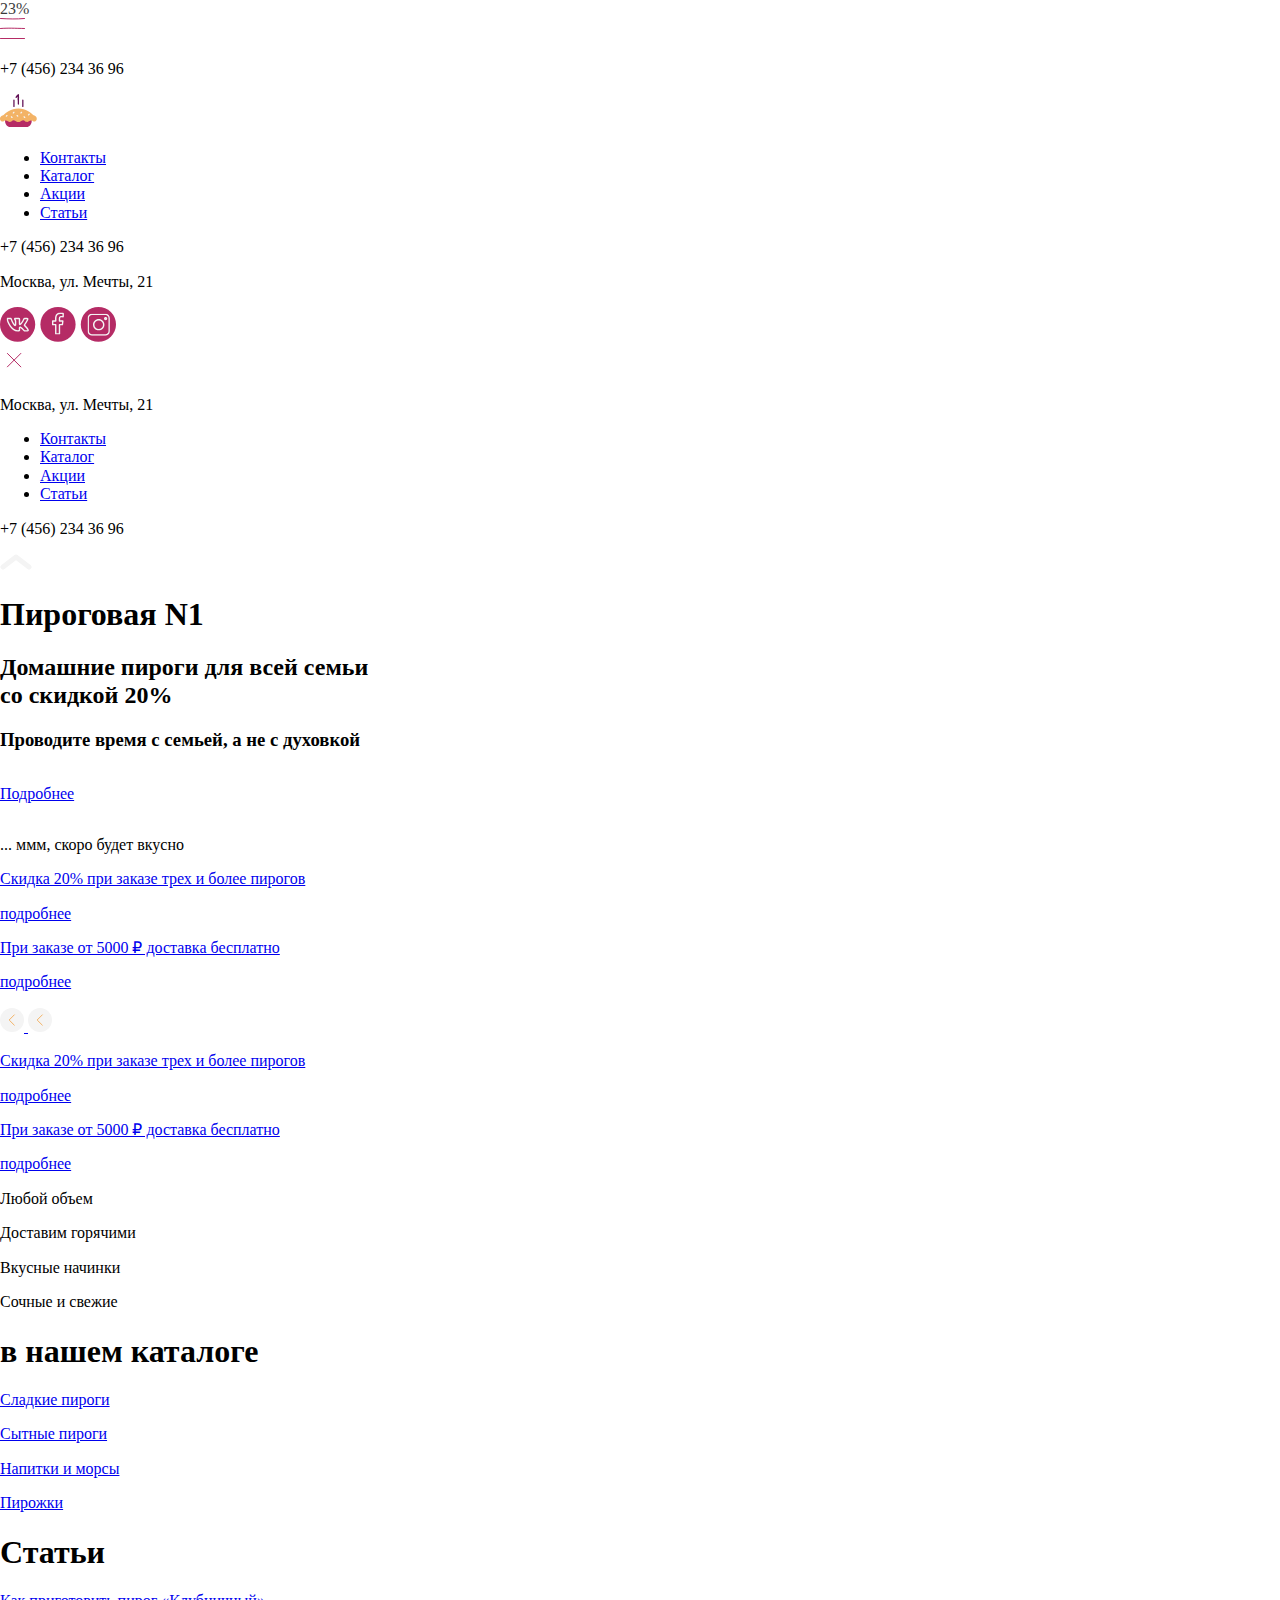
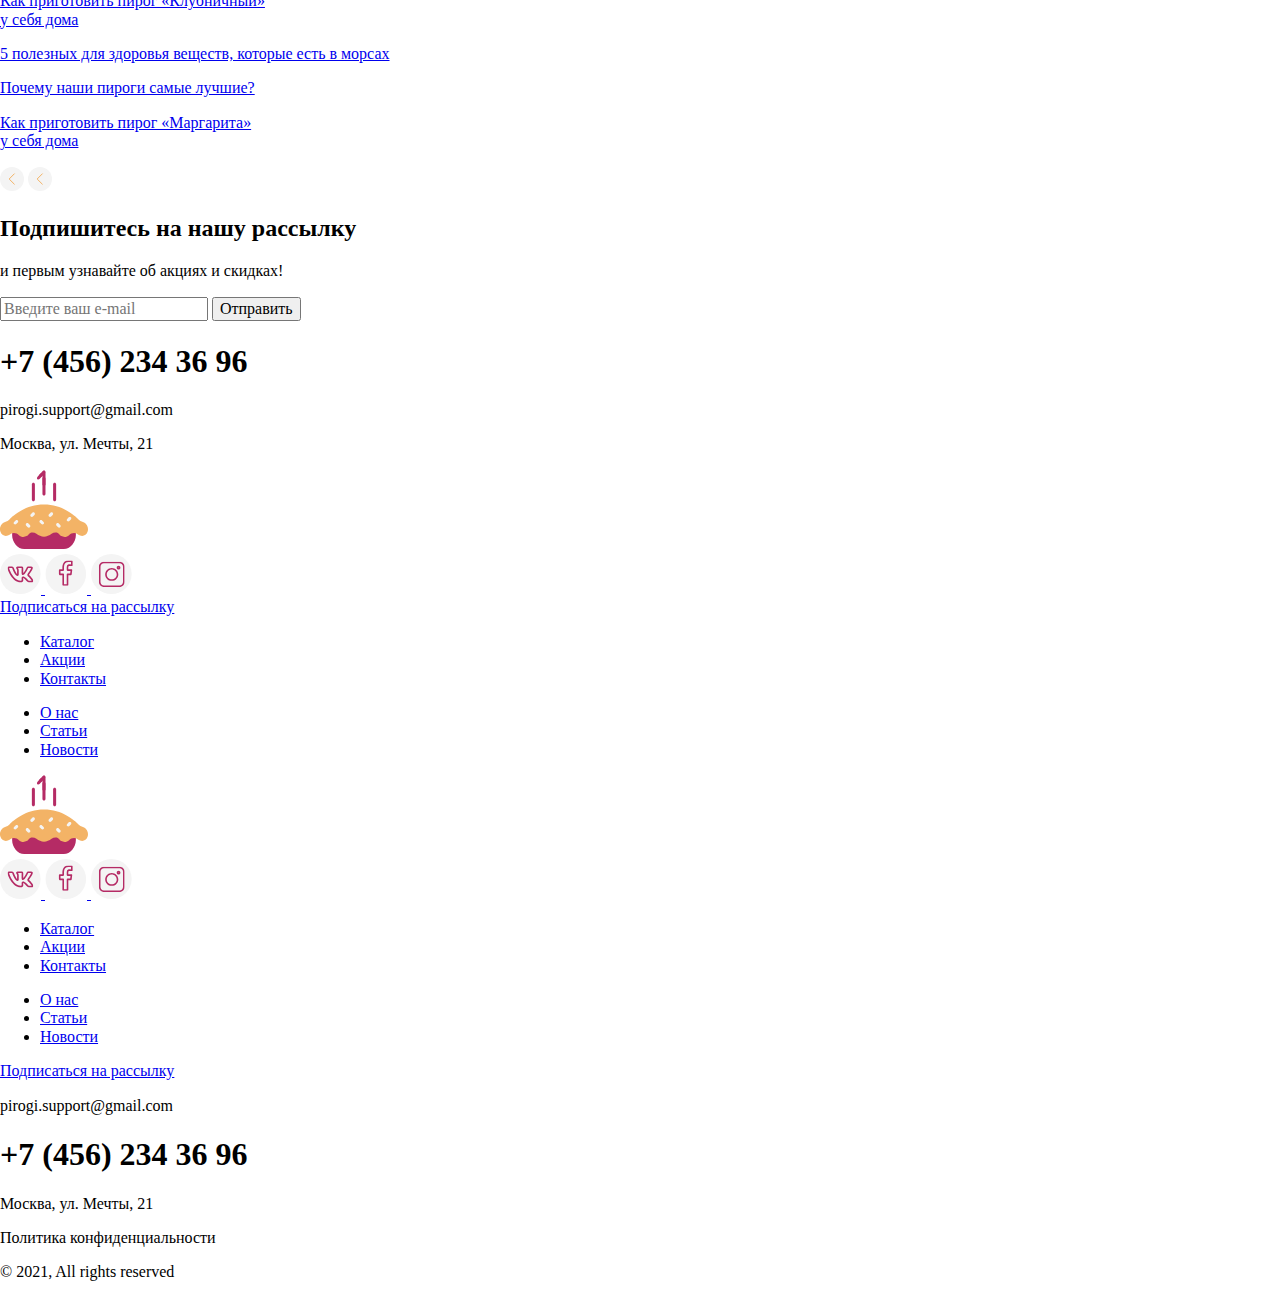
==== commit f57ca381: "ready-project" ====
--- a/index.html
+++ b/index.html
@@ -29,11 +29,11 @@
   
 
   <header class="header">
-    <a href="#" class="header__burger-menu-link" title="open menu"><img  src="components/header/img/burger-menu.svg" alt="burger-menu"></a>
+    <a href="#" class="header__burger-menu-link" title="open menu"><img src="components/header/img/burger-menu.svg" alt="burger-menu"></a>
     <p class="phone phone_type_laptop phone_disabled">+7 (456) 234 36 96</p>
-    <a href="#" class="logo" tabindex="1"><img src="components/header/img/logo.svg" alt="logo" class="logo" title="logo"></a>
+    <a href="index.html" class="logo" tabindex="1"><img src="components/header/img/logo.svg" alt="logo" class="logo" title="logo"></a>
     <div class="header__burger-menu-background nav_disabled"></div>
-    <nav class="nav nav_type_burger nav_disabled">           
+    <nav class="nav nav_type_burger nav_disabled"> 
       <ul>
         <li><a class="nav__item nav__item_type_burger" href="components/contacts/contacts.html" title="contacts">Контакты</a></li>
         <li><a class="nav__item nav__item_type_burger" href="components/catalog/catalog.html" title="catalog">Каталог</a></li>
@@ -50,16 +50,16 @@
       <a href="#"><img class="nav__burger-close-button" src="components/header/img/close-button.svg" alt="close-button" title="close menu"></a>
     </nav>
     <nav class="nav header__nav"> 
-        <p class="header__adress">Москва, ул. Мечты, 21</p>          
+        <p class="header__adress">Москва, ул. Мечты, 21</p>
         <ul class="header__menu">
-          <li class="nav__item header__nav-item"><a class="header__nav-link"  href="components/contacts/contacts.html" tabindex="2" title="contacts">Контакты</a></li>
-          <li class="nav__item header__nav-item"><a class="header__nav-link"  href="components/catalog/catalog.html" tabindex="3" title="catalog">Каталог</a></li>
-          <li class="nav__item header__nav-item"><a class="header__nav-link"  href="components/sales/sales.html" tabindex="4" title="sales">Акции</a></li>
-          <li class="nav__item header__nav-item"><a class="header__nav-link"  href="components/articles/articles.html" tabindex="5" title="articles">Статьи</a></li>
+          <li class="nav__item header__nav-item"><a class="header__nav-link" href="components/contacts/contacts.html" tabindex="2" title="contacts">Контакты</a></li>
+          <li class="nav__item header__nav-item"><a class="header__nav-link" href="components/catalog/catalog.html" tabindex="3" title="catalog">Каталог</a></li>
+          <li class="nav__item header__nav-item"><a class="header__nav-link" href="components/sales/sales.html" tabindex="4" title="sales">Акции</a></li>
+          <li class="nav__item header__nav-item"><a class="header__nav-link" href="components/articles/articles.html" tabindex="5" title="articles">Статьи</a></li>
         </ul>
         <p class="phone header__phone"> +7 (456) 234 36 96 </p>
     </nav>
-  </header>  
+  </header>
 
   <a id="scroll-top-btn" href="#top" class="scroll-btn" tabindex="0" title="scroll button">
     <p class="scroll-btn__arrow"><img class="scroll-btn__arrow" src="components/landing-page/img/top-arrow.svg" alt="scroll-button"> </p>
@@ -166,8 +166,8 @@
       </div>
       <div class="article__slider-container">
         <div class="article__slider-btns">
-          <img id = "left" src="components/landing-page/img/main-sale-slider.svg" alt="slider-button"  class="article__slider-btn tab">
-          <img id = "right" src="components/landing-page/img/main-sale-slider.svg" alt="slider-button"  class="article__slider-btn slider__button-right article__button-right tab">
+          <img id = "left" src="components/landing-page/img/main-sale-slider.svg" alt="slider-button" class="article__slider-btn tab">
+          <img id = "right" src="components/landing-page/img/main-sale-slider.svg" alt="slider-button" class="article__slider-btn slider__button-right article__button-right tab">
         </div>
       </div>
     </section>
@@ -212,7 +212,7 @@
         <nav class="footer__nav footer__wrapper-item_nav-pos">
           <ul class="footer__nav-items">
             <li class="footer__nav-item">
-              <a class="footer__nav-link"  href="components/catalog/catalog.html" title="catalog">Каталог</a>
+              <a class="footer__nav-link" href="components/catalog/catalog.html" title="catalog">Каталог</a>
             </li>
             <li class="footer__nav-item">
               <a class="footer__nav-link" href="components/sales/sales.html" title="sales">Акции</a>
@@ -223,7 +223,7 @@
           </ul>
           <ul class="footer__nav-items">
             <li class="footer__nav-item">
-              <a class="footer__nav-link" href="#" title="main page">О нас</a>
+              <a class="footer__nav-link" href="index.html" title="main page">О нас</a>
             </li>
             <li class="footer__nav-item">
               <a class="footer__nav-link" href="components/articles/articles.html" title="articles">Статьи</a>
@@ -253,7 +253,7 @@
       <nav class="footer__nav">
         <ul class="footer__nav-items">
           <li class="footer__nav-item">
-            <a class="footer__nav-link footer-tab"  href="components/catalog/catalog.html" tabindex="23" title="catalog">Каталог</a>
+            <a class="footer__nav-link footer-tab" href="components/catalog/catalog.html" tabindex="23" title="catalog">Каталог</a>
           </li>
           <li class="footer__nav-item">
             <a class="footer__nav-link footer-tab" href="components/sales/sales.html" tabindex="24" title="sales">Акции</a>
@@ -264,7 +264,7 @@
         </ul>
         <ul class="footer__nav-items">
           <li class="footer__nav-item">
-            <a class="footer__nav-link footer-tab" href="#" tabindex="26" title="main-page">О нас</a>
+            <a class="footer__nav-link footer-tab" href="index.html" tabindex="26" title="main-page">О нас</a>
           </li>
           <li class="footer__nav-item">
             <a class="footer__nav-link footer-tab" href="components/articles/articles.html" tabindex="27" title="articles">Статьи</a>
@@ -285,7 +285,7 @@
     </div>
     <div class="footer__policy">
       <p class="footer__policy-item">Политика конфиденциальности</p>
-      <p class="footer__policy-item">&#169; 2021, All rights reserved</p>  
+      <p class="footer__policy-item">&#169; 2021, All rights reserved</p>
     </div>
   </footer>
 </div>
